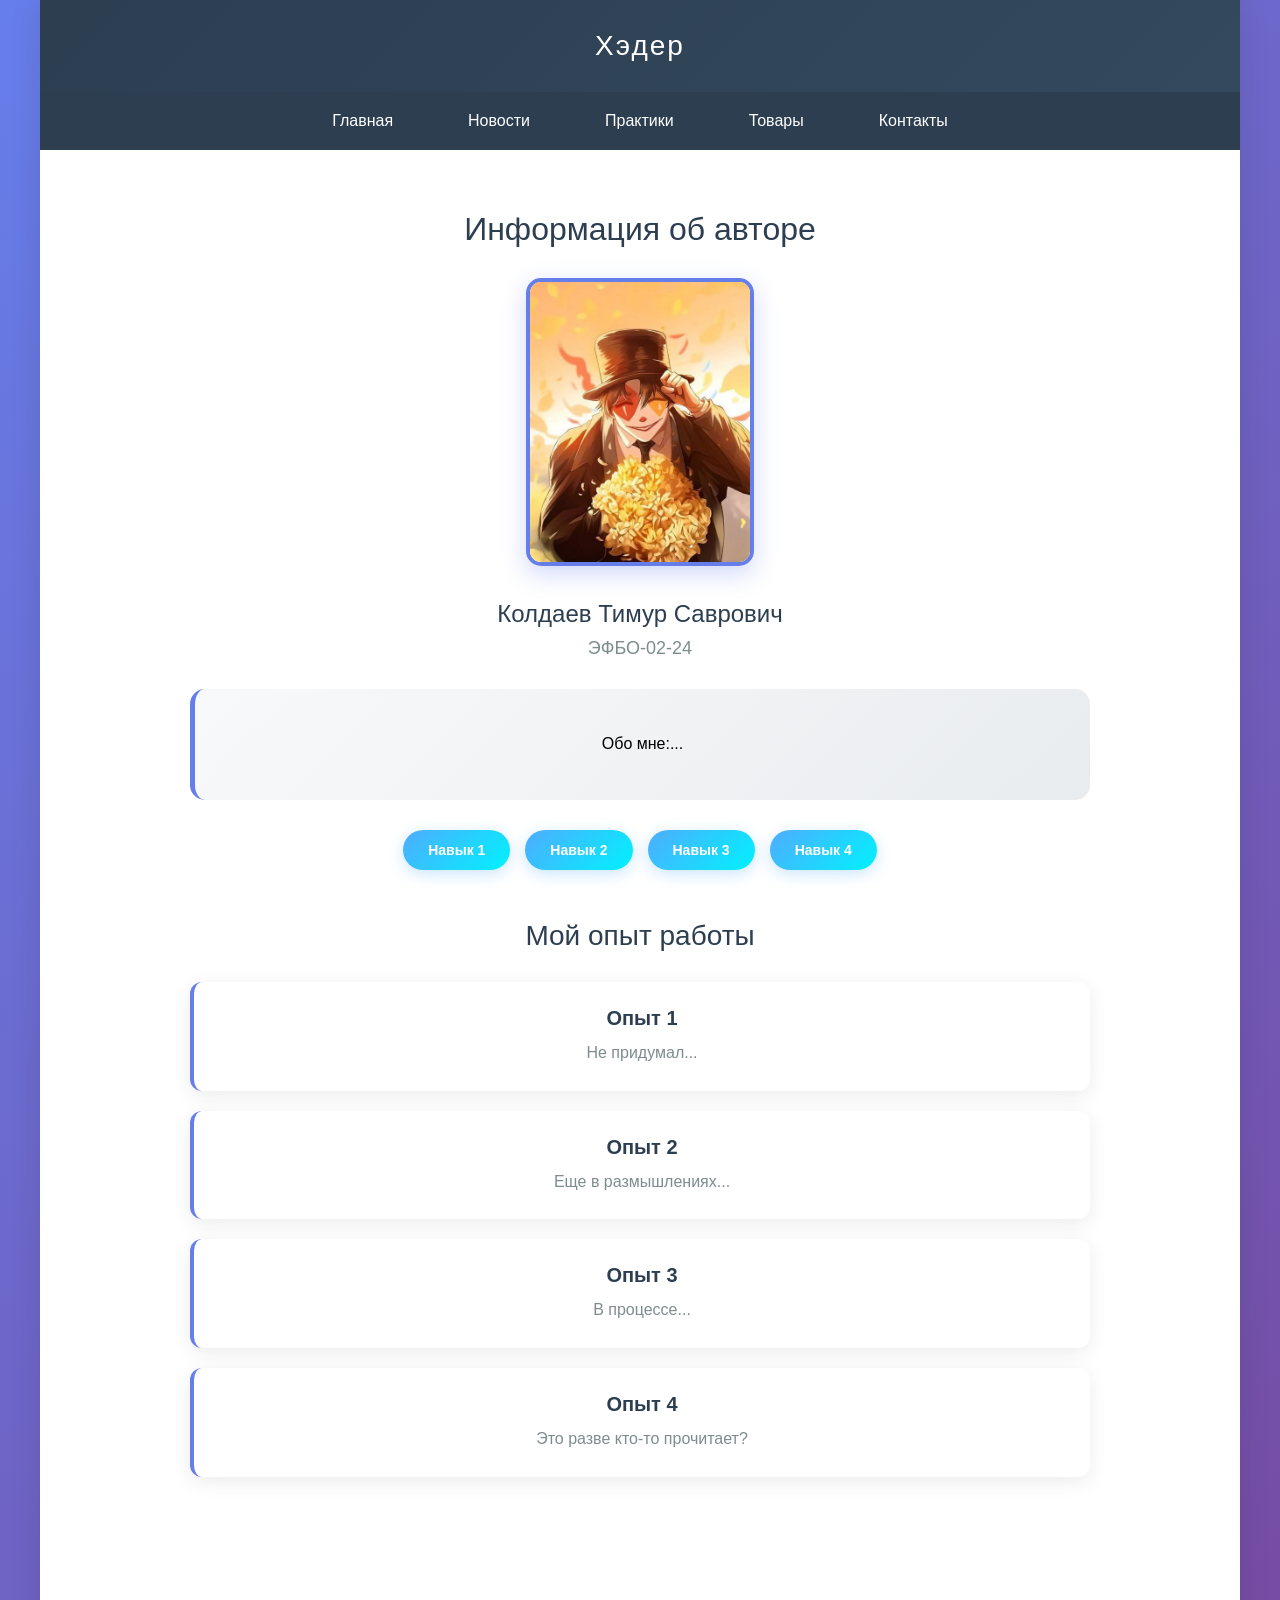
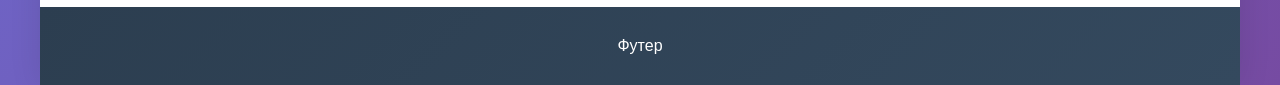
==== index.html @ 2816f115 "Создана основа сайта" ====
<!DOCTYPE html>
<html lang="ru">
    <head>
        <meta charset="UTF-8">
        <meta name="viewport" content="width=device-width, initial-scale=1.0">
        <title>Семестровая работа</title>
        <link rel="stylesheet" href="style/styles.css">
    </head>
    <body>
        <div class="page-container">
            <div class="header">Хэдер</div>
            <div class="nav">
                <ul class="nav-list">
                    <li class="nav-item"><a class="nav-link" href="index.html">Главная</a></li>
                    <li class="nav-item"><a class="nav-link" href="pages/news.html">Новости</a></li>
                    <li class="nav-item"><a class="nav-link" href="pages/practices.html">Практики</a></li>
                    <li class="nav-item"><a class="nav-link" href="pages/goods.html">Товары</a></li>
                    <li class="nav-item"><a class="nav-link" href="pages/contacts.html">Контакты</a></li>
                </ul>
            </div>
            <div class="content">
                <div class="profile-header">
                    <h1 class="profile-title">Информация об авторе</h1>
                    <img class="profile-photo" src="images/photo.png" alt="Фото автора">
                    <h2 class="profile-name">Колдаев Тимур Саврович</h2>
                    <p class="profile-group">ЭФБО-02-24</p>
                    <div class="about-me">
                        <p>Обо мне:...</p>
                    </div>
                    <div class="skills-container">
                        <div class="skill-tag">Навык 1</div>
                        <div class="skill-tag">Навык 2</div>
                        <div class="skill-tag">Навык 3</div>
                        <div class="skill-tag">Навык 4</div>
                    </div>
                    <div class="experience-section">
                        <h2 class="section-title">Мой опыт работы</h2>
                        <div class="experience-card">
                            <h3 class="experience-title">Опыт 1</h3>
                            <p class="experience-desc">Не придумал...</p>
                        </div>
                        <div class="experience-card">
                            <h3 class="experience-title">Опыт 2</h3>
                            <p class="experience-desc">Еще в размышлениях...</p>
                        </div>
                        <div class="experience-card">
                            <h3 class="experience-title">Опыт 3</h3>
                            <p class="experience-desc">В процессе...</p>
                        </div>
                        <div class="experience-card">
                            <h3 class="experience-title">Опыт 4</h3>
                            <p class="experience-desc">Это разве кто-то прочитает?</p>
                        </div>
                    </div>
                </div>
            </div>
            <div class="footer">Футер</div>
        </div>
    </body>
</html>
---- style/styles.css ----
body {
    font-family: 'Segoe UI', Tahoma, Geneva, Verdana, sans-serif; /* Современный
    шрифт для лучшей читаемости */
    margin: 0; /* Убираем стандартные отступы браузера */
    padding: 0; /* Убираем стандартные внутренние отступы */
    background: linear-gradient(135deg, #667eea 0%, #764ba2 100%); /* Красивый
    градиентный фон всей страницы */
    min-height: 100vh; /* Минимальная высота равна высоте окна браузера */
}
/* ===== КОНТЕЙНЕР СТРАНИЦЫ ===== */
.page-container {
    max-width: 1200px; /* Максимальная ширина контента */
    margin: 0 auto; /* Центрирование контейнера по горизонтали */
    background: white; /* Белый фон для основного содержимого */
    min-height: 100vh; /* Минимальная высота равна высоте окна браузера */
    box-shadow: 0 0 30px rgba(0,0,0,0.1); /* Легкая тень вокруг всего контента */
}
/* ===== ШАПКА ===== */
.header {
    background: linear-gradient(135deg, #2c3e50 0%, #34495e 100%); /* Темный градиентный фон */
    color: white; /* Белый цвет текста */
    text-align: center; /* Выравнивание текста по центру */
    padding: 30px; /* Внутренние отступы со всех сторон */
    font-size: 28px; /* Размер шрифта */
    font-weight: 300; /* Легкое начертание шрифта */
    letter-spacing: 2px; /* Расстояние между буквами */
}
/* ===== НАВИГАЦИЯ ===== */
.nav {
    background: #2c3e50; /* Темно-синий фон навигации */
    padding: 20px 0; /* Вертикальные отступы */
}
.nav-list {
    list-style: none; /* Убираем маркеры списка */
    margin: 0; /* Убираем внешние отступы */
    padding: 0; /* Убираем внутренние отступы */
    display: flex; /* Горизонтальное расположение элементов */
    justify-content: center; /* Выравнивание по центру */
    gap: 25px; /* Расстояние между элементами навигации */
}
.nav-item {
    margin: 0; /* Убираем отступы у пунктов меню */
}
.nav-link {
    color: white; /* Белый цвет текста ссылок */
    text-decoration: none; /* Убираем подчеркивание ссылок */
    padding: 12px 25px; /* Отступы внутри ссылок */
    border-radius: 25px; /* Скругленные углы (капсульная форма) */
    transition: all 0.3s ease; /* Плавные анимации при изменении */
    font-weight: 500; /* Средняя жирность шрифта */
}
.nav-link:hover {
    background: rgba(255,255,255,0.1); /* Полупрозрачный белый фон при наведении*/
    transform: translateY(-2px); /* Легкое поднятие элемента при наведении */
}
/* ===== ОСНОВНОЙ КОНТЕНТ ===== */
.content {
    padding: 40px; /* Внутренние отступы контента */
    max-width: 900px; /* Максимальная ширина контента */
    margin: 0 auto; /* Центрирование контента */
}
/* ===== ГЛАВНАЯ СТРАНИЦА ===== */
.profile-header {
    text-align: center; /* Выравнивание по центру */
    margin-bottom: 40px; /* Отступ снизу */
}
.profile-title {
    font-size: 32px; /* Размер шрифта заголовка */
    color: #2c3e50; /* Темно-синий цвет текста */
    margin-bottom: 10px; /* Отступ снизу */
    font-weight: 300; /* Легкое начертание шрифта */
}
.profile-photo {
    width: 220px; /* Фиксированная ширина фото */
    height: 280px; /* Фиксированная высота фото */
    border-radius: 15px; /* Скругленные углы фото */
    object-fit: cover; /* Обрезка фото для сохранения пропорций */
    margin: 20px auto; /* Центрирование и отступы */
    border: 4px solid #667eea; /* Синяя рамка вокруг фото */
    box-shadow: 0 8px 25px rgba(102, 126, 234, 0.3); /* Тень с синим оттенком */
}
.profile-name {
    font-size: 24px; /* Размер шрифта имени */
    color: #2c3e50; /* Темно-синий цвет текста */
    margin: 10px 0; /* Вертикальные отступы */
    font-weight: 500; /* Средняя жирность шрифта */
}
.profile-group {
    font-size: 18px; /* Размер шрифта группы */
    color: #7f8c8d; /* Серый цвет текста */
    margin: 5px 0; /* Вертикальные отступы */
}
.about-me {
    background: linear-gradient(135deg, #f8f9fa 0%, #e9ecef 100%); /* Светлый градиентный фон */
    padding: 25px; /* Внутренние отступы */
    border-radius: 15px; /* Скругленные углы */
    margin: 30px 0; /* Вертикальные отступы */
    border-left: 5px solid #667eea; /* Синяя полоса слева */
    font-size: 16px; /* Размер шрифта текста */
    line-height: 1.8; /* Межстрочный интервал */
}
/* ===== НАВЫКИ ===== */
.skills-container {
    display: flex; /* Горизонтальное расположение навыков */
    justify-content: center; /* Выравнивание по центру */
    flex-wrap: wrap; /* Перенос на новую строку при необходимости */
    gap: 15px; /* Расстояние между навыками */
    margin: 30px 0; /* Вертикальные отступы */
}
.skill-tag {
    background: linear-gradient(135deg, #4facfe 0%, #00f2fe 100%); /* Голубой
    градиентный фон */
    color: white; /* Белый цвет текста */
    padding: 12px 25px; /* Внутренние отступы */
    border-radius: 25px; /* Круглые углы (капсульная форма) */
    font-weight: 600; /* Жирный шрифт */
    font-size: 14px; /* Размер шрифта */
    box-shadow: 0 4px 15px rgba(79, 172, 254, 0.3); /* Тень с голубым оттенком */
    transition: all 0.3s ease; /* Плавные анимации при изменении */
}
.skill-tag:hover {
    transform: translateY(-3px); /* Поднятие элемента при наведении */
    box-shadow: 0 6px 20px rgba(79, 172, 254, 0.4); /* Увеличение тени при наведении */
}
/* ===== ОПЫТ РАБОТЫ ===== */
.experience-section {
    margin-top: 50px; /* Отступ сверху */
}
.section-title {
    font-size: 28px; /* Размер шрифта заголовка секции */
    color: #2c3e50; /* Темно-синий цвет текста */
    text-align: center; /* Выравнивание по центру */
    margin-bottom: 30px; /* Отступ снизу */
    font-weight: 300; /* Легкое начертание шрифта */
}
.experience-card {
    background: white; /* Белый фон карточки */
    padding: 25px; /* Внутренние отступы */
    margin: 20px 0; /* Вертикальные отступы */
    border-radius: 12px; /* Скругленные углы */
    box-shadow: 0 5px 20px rgba(0,0,0,0.08); /* Легкая тень */
    border-left: 4px solid #667eea; /* Синяя полоса слева */
    transition: transform 0.3s ease; /* Плавная анимация трансформации */
 }
.experience-card:hover {
    transform: translateX(5px); /* Сдвиг вправо при наведении */
}
.experience-title {
    font-size: 20px; /* Размер шрифта заголовка опыта */
    color: #2c3e50; /* Темно-синий цвет текста */
    margin: 0 0 10px 0; /* Отступ снизу */
    font-weight: 600; /* Жирный шрифт */
}
.experience-desc {
    color: #7f8c8d; /* Серый цвет текста */
    line-height: 1.6; /* Межстрочный интервал */
    margin: 0; /* Убираем отступы */
}
/* ===== ФУТЕР ===== */
.footer {
    background: linear-gradient(135deg, #2c3e50 0%, #34495e 100%); /* Темный
    градиентный фон */
    color: white; /* Белый цвет текста */
    text-align: center; /* Выравнивание по центру */
    padding: 30px; /* Внутренние отступы */
    margin-top: 50px; /* Отступ сверху */
}
/* ===== СТИЛИ ДЛЯ ТОВАРОВ ===== */
.goods {
    display: grid;
    grid-template-columns: repeat(auto-fit, minmax(250px, 1fr));
    gap: 30px;
    padding: 40px;
    max-width: 1200px;
    margin: 0 auto;
}
.good {
    background: white;
    border-radius: 15px;
    padding: 20px;
    text-align: center;
    box-shadow: 0 5px 20px rgba(0,0,0,0.1);
    transition: transform 0.3s ease, box-shadow 0.3s ease;
    border: 1px solid white;
}
.good:hover {
    transform: translateY(-5px);
    box-shadow: 0 10px 30px rgba(0,0,0,0.15);
}
.good img {
    width: 100%;
    height: 200px;
    object-fit: cover;
    border-radius: 10px;
    margin-bottom: 15px;
}
.good h3 {
    font-size: 20px;
    color: darkslategray;
    margin: 10px 0;
    font-weight: 600;
}
.good p {
    font-size: 18px;
    color: cornflowerblue;
    font-weight: bold;
    margin: 10px 0;
}
/* ===== СТИЛИ ДЛЯ БЛОКОВ НОВОСТЕЙ ===== */
.news-block {
    background: white;
    margin-bottom: 25px;
    border-radius: 8px;
    overflow: hidden;
    box-shadow: 0 2px 10px rgba(0,0,0,0.1);
    transition: all 0.3s ease;
}
.news-block:hover {
    box-shadow: 0 4px 15px rgba(0,0,0,0.15);
    transform: translateY(-2px);
}
.news-block .news-header {
    background: linear-gradient(135deg, #2c3e50 0%, #34495e 100%);
    color: white;
    padding: 20px;
    font-size: 20px;
    font-weight: 600;
    margin: 0;
}
.news-block .news-meta {
    padding: 15px 20px;
    background: #f8f9fa;
    color: #666;
    font-size: 14px;
    font-weight: 500;
    border-bottom: 1px solid #e9ecef;
    margin: 0;
}
.news-block .news-text {
    padding: 20px;
    color: #333;
    font-size: 16px;
    line-height: 1.5;
    margin: 0;
}
/* ===== СТИЛИ ДЛЯ КОНТАКТОВ ===== */
.contacts {
    max-width: 500px;
    margin: 50px auto;
    padding: 40px;
    background: white;
    border-radius: 8px;
    box-shadow: 0 2px 10px rgba(0, 0, 0, 0.1);
}
.contact-line {
    font-size: 18px;
    color: #2c3e50;
    margin-bottom: 25px;
    line-height: 1.5;
    padding: 10px 0;
    border-bottom: 1px solid #f1f3f4;
}
.contact-line:last-of-type {
    margin-bottom: 30px;
    border-bottom: none;
}
.call-button {
    display: block;
    background: linear-gradient(135deg,blue,0%,cyan 100%);
    color: white;
    text-decoration: none;
    padding: 12px 25px;
    font-size: 16px;
    font-weight: 500;
    border-radius: 4px;
    text-align: center;
    transition: all 0.2s ease;
    border: 1px solid black;
    margin-top: 20px;
}
.call-button:hover {
    background: linear-gradient(135deg,#5a6fd8 0%, white 100%);
    color: #2c3e50;
    text-decoration: none;
    transform: translateY(-1px);
    box-shadow: 0 2px 8px rgba(0, 0, 0, 0.15);
}
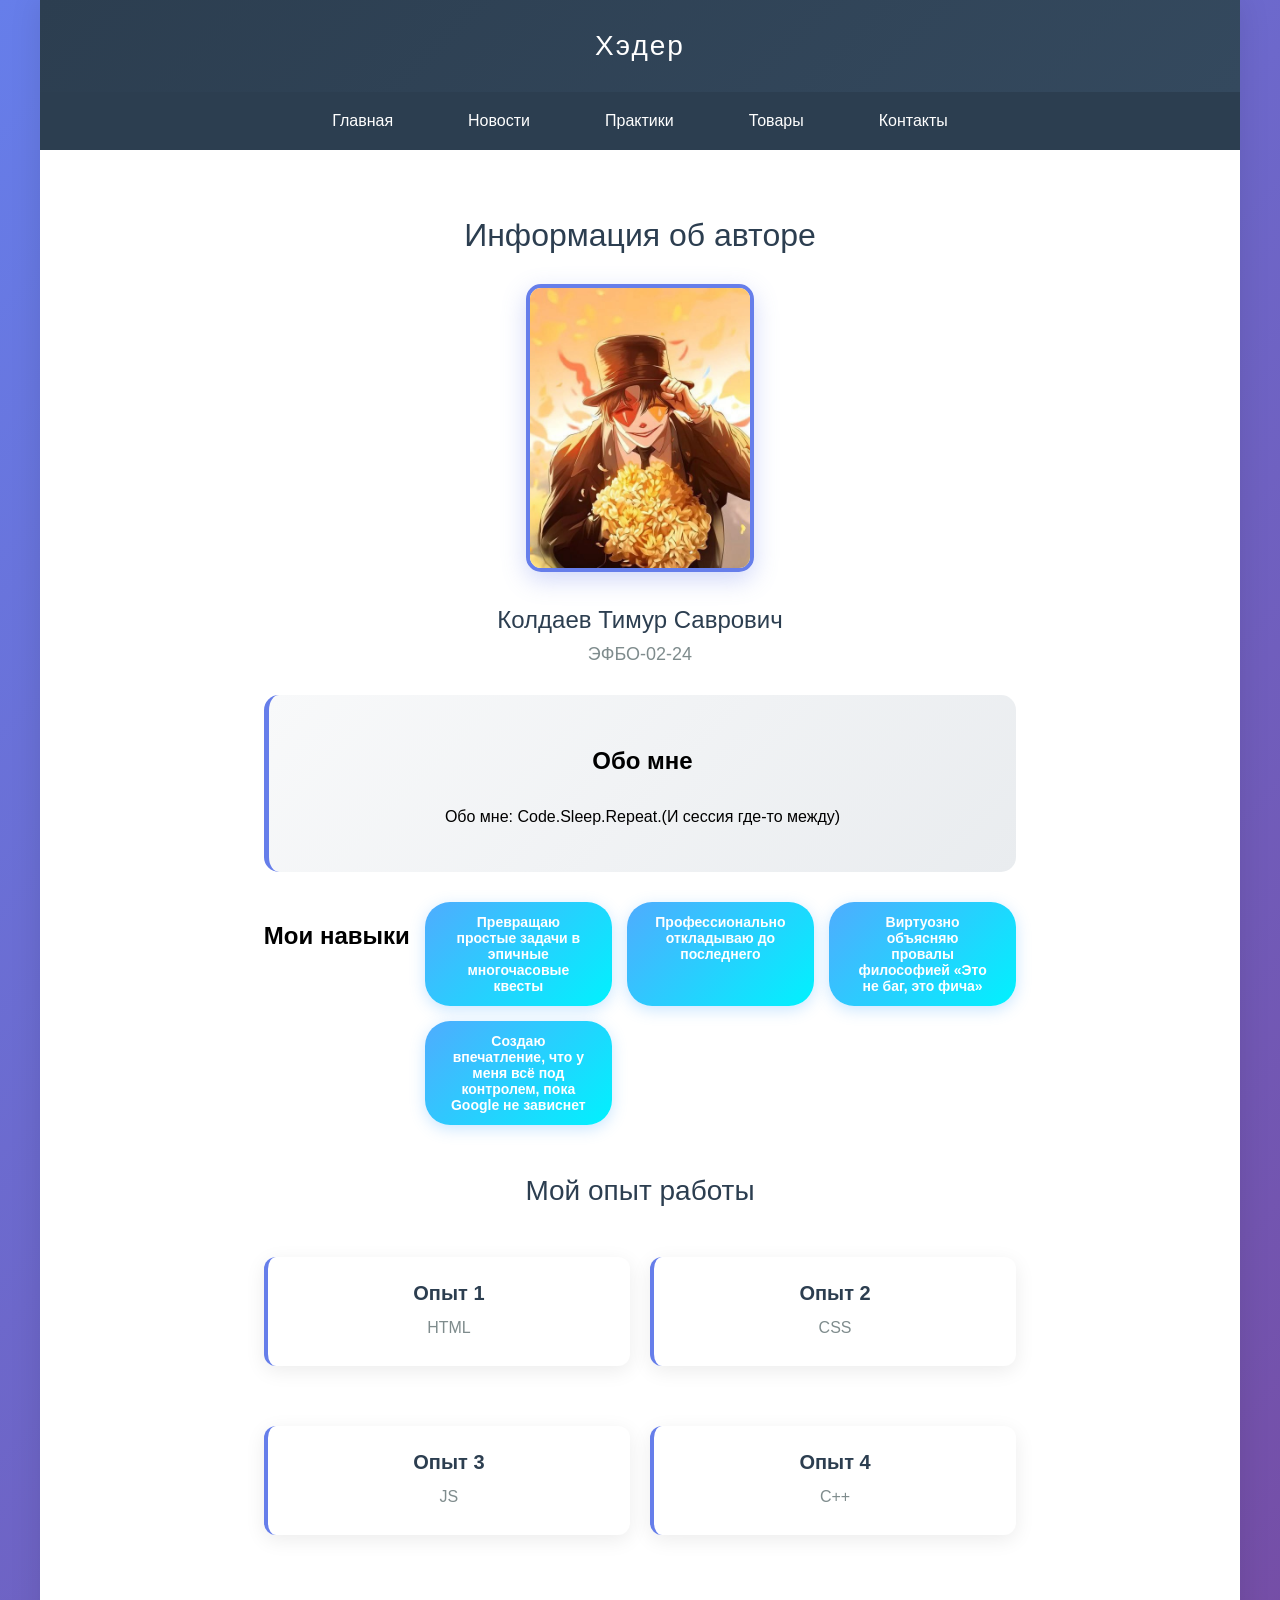
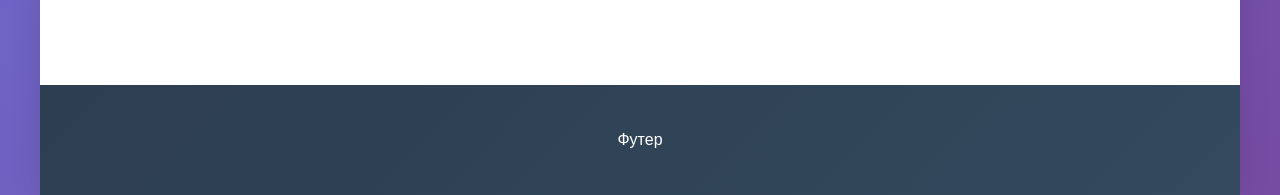
==== commit 2c71da52: "update1" ====
--- a/index.html
+++ b/index.html
@@ -8,53 +8,61 @@
     </head>
     <body>
         <div class="page-container">
-            <div class="header">Хэдер</div>
+            <header class="header">Хэдер</header>
             <div class="nav">
-                <ul class="nav-list">
+                <nav class="nav-list">
                     <li class="nav-item"><a class="nav-link" href="index.html">Главная</a></li>
                     <li class="nav-item"><a class="nav-link" href="pages/news.html">Новости</a></li>
                     <li class="nav-item"><a class="nav-link" href="pages/practices.html">Практики</a></li>
                     <li class="nav-item"><a class="nav-link" href="pages/goods.html">Товары</a></li>
                     <li class="nav-item"><a class="nav-link" href="pages/contacts.html">Контакты</a></li>
-                </ul>
+                </nav>
             </div>
-            <div class="content">
-                <div class="profile-header">
+            <main class="content">
+                <article class="profile-header">
                     <h1 class="profile-title">Информация об авторе</h1>
                     <img class="profile-photo" src="images/photo.png" alt="Фото автора">
                     <h2 class="profile-name">Колдаев Тимур Саврович</h2>
                     <p class="profile-group">ЭФБО-02-24</p>
-                    <div class="about-me">
-                        <p>Обо мне:...</p>
-                    </div>
-                    <div class="skills-container">
-                        <div class="skill-tag">Навык 1</div>
-                        <div class="skill-tag">Навык 2</div>
-                        <div class="skill-tag">Навык 3</div>
-                        <div class="skill-tag">Навык 4</div>
-                    </div>
-                    <div class="experience-section">
+                    <section class="about-me">
+                        <h2>Обо мне</h2>
+                        <p>Обо мне: Code.Sleep.Repeat.(И сессия где-то между)</p>
+                    </section>
+                    <section class="skills-container">
+                        <h2>Мои навыки</h2> 
+                        <div class="skills-grid">
+                            <div class="skill-tag"> Превращаю простые задачи в эпичные многочасовые квесты</div>
+                            <div class="skill-tag">Профессионально откладываю до последнего</div>
+                            <div class="skill-tag">Виртуозно объясняю провалы философией «Это не баг, это фича»</div>
+                            <div class="skill-tag">Создаю впечатление, что у меня всё под контролем, пока Google не зависнет</div>
+                        </div>
+                    </section>
+                    <section class="experience-section">
                         <h2 class="section-title">Мой опыт работы</h2>
-                        <div class="experience-card">
-                            <h3 class="experience-title">Опыт 1</h3>
-                            <p class="experience-desc">Не придумал...</p>
+                        <div class="experience-grid">
+                            <article class="experience-card">
+                                <h3 class="experience-title">Опыт 1</h3>
+                                <p class="experience-desc">HTML</p>
+                            </article>
+                            <article class="experience-card">
+                                <h3 class="experience-title">Опыт 2</h3>
+                                <p class="experience-desc">CSS</p>
+                            </article>
+                            <article class="experience-card">
+                                <h3 class="experience-title">Опыт 3</h3>
+                                <p class="experience-desc">JS</p>
+                            </article>
+                            <article class="experience-card">
+                                <h3 class="experience-title">Опыт 4</h3>
+                                <p class="experience-desc">C++</p>
+                            </article>
                         </div>
-                        <div class="experience-card">
-                            <h3 class="experience-title">Опыт 2</h3>
-                            <p class="experience-desc">Еще в размышлениях...</p>
-                        </div>
-                        <div class="experience-card">
-                            <h3 class="experience-title">Опыт 3</h3>
-                            <p class="experience-desc">В процессе...</p>
-                        </div>
-                        <div class="experience-card">
-                            <h3 class="experience-title">Опыт 4</h3>
-                            <p class="experience-desc">Это разве кто-то прочитает?</p>
-                        </div>
-                    </div>
-                </div>
-            </div>
-            <div class="footer">Футер</div>
+                    </section>
+                </article>
+            </main>
+            <footer class="footer">
+                <p>Футер</p>
+            </footer>
         </div>
     </body>
 </html>
--- a/style/styles.css
+++ b/style/styles.css
@@ -14,6 +14,13 @@
     background: white; /* Белый фон для основного содержимого */
     min-height: 100vh; /* Минимальная высота равна высоте окна браузера */
     box-shadow: 0 0 30px rgba(0,0,0,0.1); /* Легкая тень вокруг всего контента */
+    display: grid;
+    grid-template-rows: auto auto 1fr auto;
+    grid-template-areas: 
+        "header"
+        "nav"
+        "main"
+        "footer";
 }
 /* ===== ШАПКА ===== */
 .header {
@@ -24,11 +31,13 @@
     font-size: 28px; /* Размер шрифта */
     font-weight: 300; /* Легкое начертание шрифта */
     letter-spacing: 2px; /* Расстояние между буквами */
+    grid-area: header;
 }
 /* ===== НАВИГАЦИЯ ===== */
 .nav {
     background: #2c3e50; /* Темно-синий фон навигации */
     padding: 20px 0; /* Вертикальные отступы */
+    grid-area: nav;
 }
 .nav-list {
     list-style: none; /* Убираем маркеры списка */
@@ -54,10 +63,11 @@
     transform: translateY(-2px); /* Легкое поднятие элемента при наведении */
 }
 /* ===== ОСНОВНОЙ КОНТЕНТ ===== */
-.content {
+main.content {
     padding: 40px; /* Внутренние отступы контента */
     max-width: 900px; /* Максимальная ширина контента */
     margin: 0 auto; /* Центрирование контента */
+    grid-area: main;
 }
 /* ===== ГЛАВНАЯ СТРАНИЦА ===== */
 .profile-header {
@@ -106,6 +116,12 @@
     flex-wrap: wrap; /* Перенос на новую строку при необходимости */
     gap: 15px; /* Расстояние между навыками */
     margin: 30px 0; /* Вертикальные отступы */
+}
+.skills-grid{
+    display: grid;
+    grid-template-columns: repeat(auto-fit, minmax(150px, 1fr));
+    gap: 15px;
+    margin: 20;
 }
 .skill-tag {
     background: linear-gradient(135deg, #4facfe 0%, #00f2fe 100%); /* Голубой
@@ -132,6 +148,11 @@
     text-align: center; /* Выравнивание по центру */
     margin-bottom: 30px; /* Отступ снизу */
     font-weight: 300; /* Легкое начертание шрифта */
+}
+.experience-grid{
+    display: grid;
+    grid-template-columns: repeat(auto-fit,minmax(300px, 1fr));
+    gap: 20px;
 }
 .experience-card {
     background: white; /* Белый фон карточки */
@@ -166,6 +187,12 @@
     margin-top: 50px; /* Отступ сверху */
 }
 /* ===== СТИЛИ ДЛЯ ТОВАРОВ ===== */
+.goods-grid{
+    display: grid;
+    grid-template-columns: repeat(auto-fit, minmax(280px, 1fr));
+    gap: 30px;
+    margin-top: 3;
+}
 .goods {
     display: grid;
     grid-template-columns: repeat(auto-fit, minmax(250px, 1fr));
@@ -284,4 +311,19 @@
     text-decoration: none;
     transform: translateY(-1px);
     box-shadow: 0 2px 8px rgba(0, 0, 0, 0.15);
+}
+@media(max-width: 768px){
+    .nav-list{
+        flex-direction: column;
+        gap: 10px;
+    }
+    .skills-grid{
+        grid-template-columns: 1fr;
+    }
+    .experience-grid{
+        grid-template-columns: 1fr;
+    }
+    main.content{
+        padding: 20px;
+    }
 }
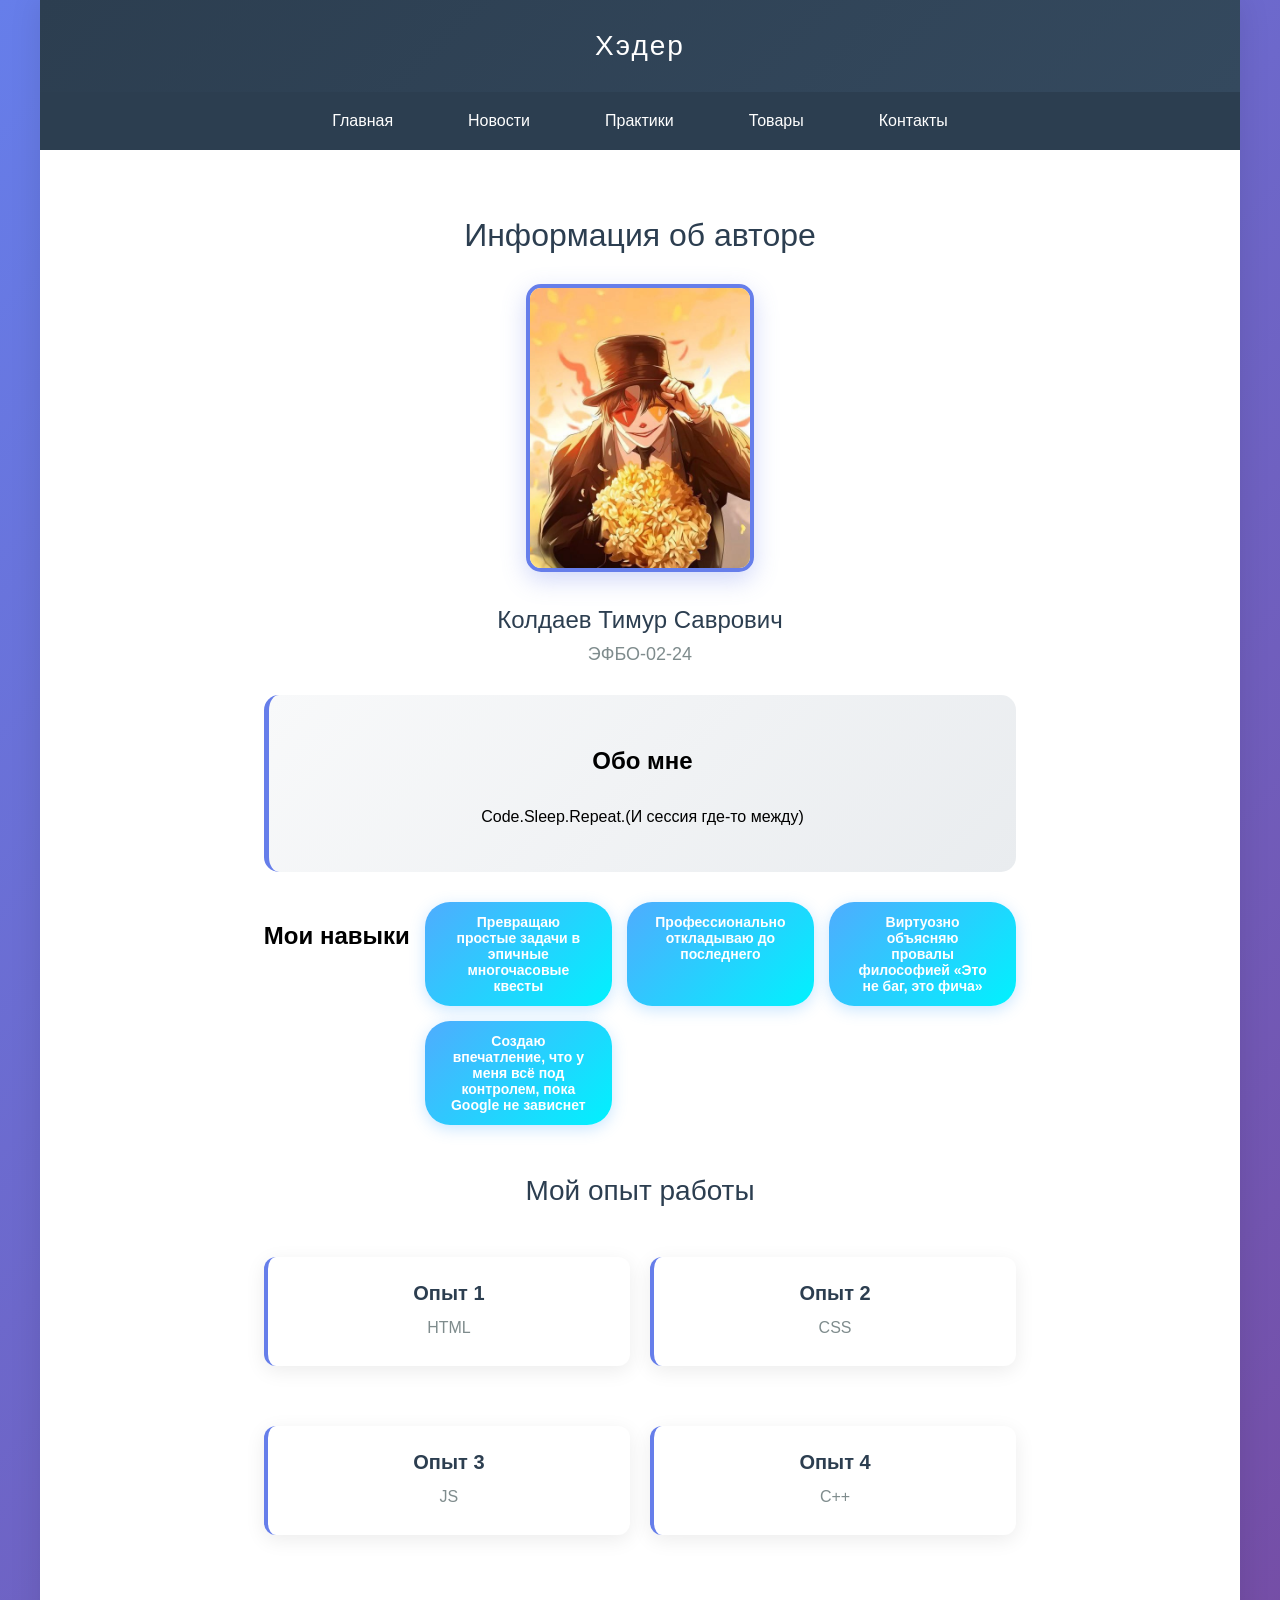
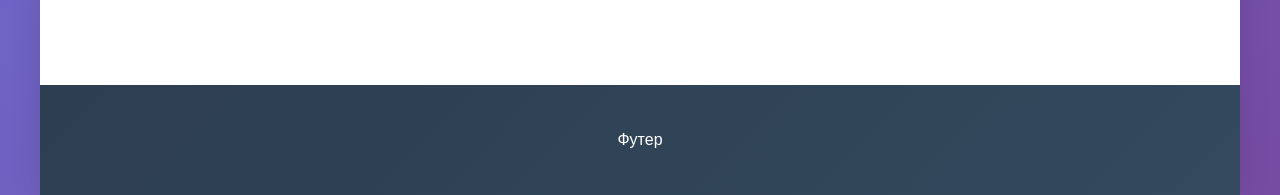
==== commit d808014d: "update2" ====
--- a/index.html
+++ b/index.html
@@ -26,7 +26,7 @@
                     <p class="profile-group">ЭФБО-02-24</p>
                     <section class="about-me">
                         <h2>Обо мне</h2>
-                        <p>Обо мне: Code.Sleep.Repeat.(И сессия где-то между)</p>
+                        <p>Code.Sleep.Repeat.(И сессия где-то между)</p>
                     </section>
                     <section class="skills-container">
                         <h2>Мои навыки</h2> 
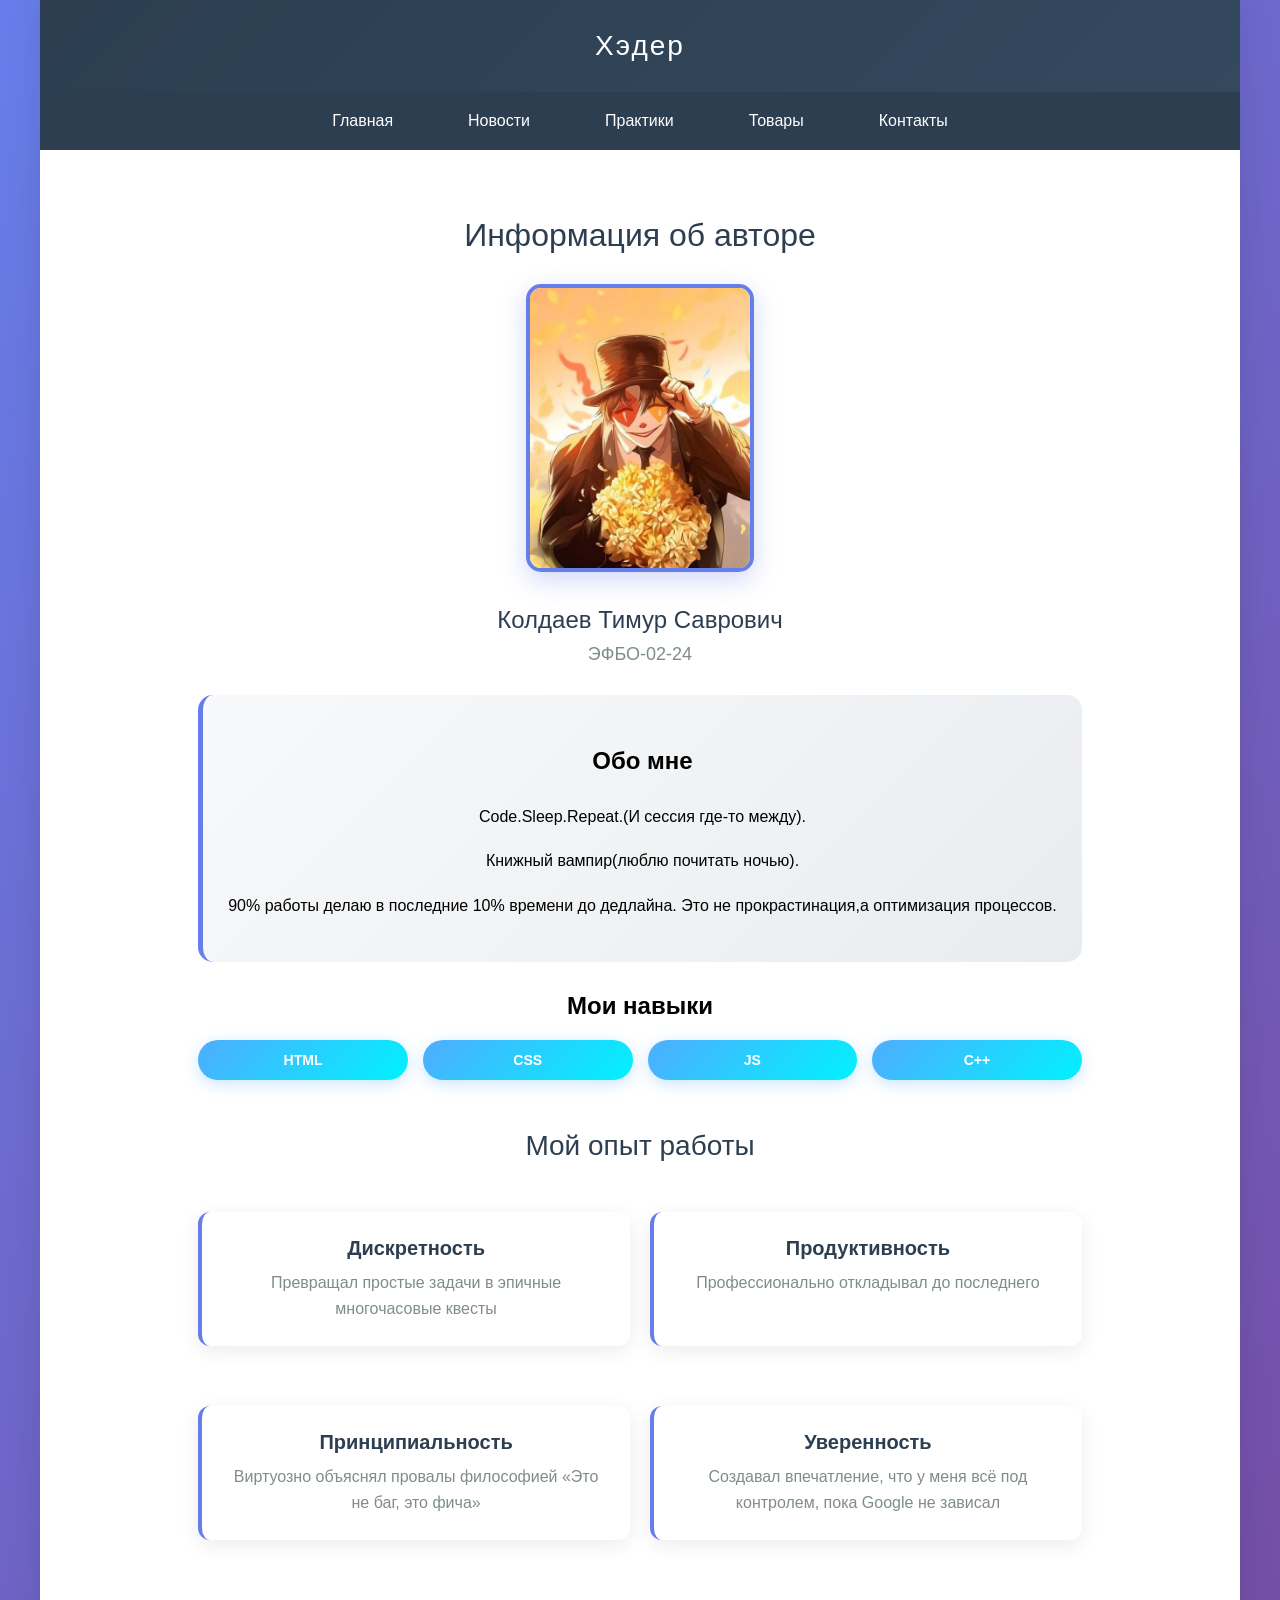
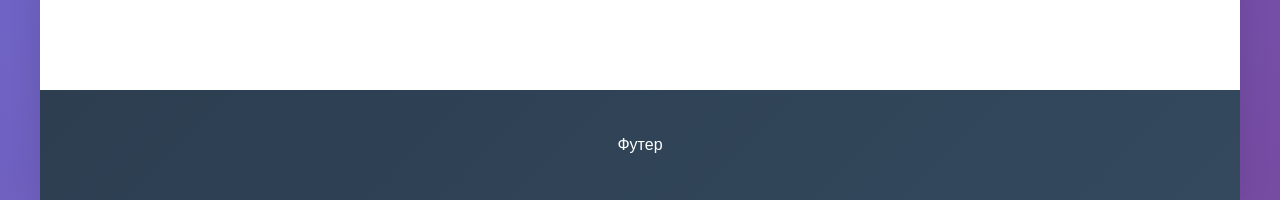
==== commit 245be0fa: "update3" ====
--- a/index.html
+++ b/index.html
@@ -26,35 +26,37 @@
                     <p class="profile-group">ЭФБО-02-24</p>
                     <section class="about-me">
                         <h2>Обо мне</h2>
-                        <p>Code.Sleep.Repeat.(И сессия где-то между)</p>
+                        <p>Code.Sleep.Repeat.(И сессия где-то между).</p>
+                        <p>Книжный вампир(люблю почитать ночью).</p>
+                        <p>90% работы делаю в последние 10% времени до дедлайна. Это не прокрастинация,а оптимизация процессов.</p>
                     </section>
                     <section class="skills-container">
                         <h2>Мои навыки</h2> 
                         <div class="skills-grid">
-                            <div class="skill-tag"> Превращаю простые задачи в эпичные многочасовые квесты</div>
-                            <div class="skill-tag">Профессионально откладываю до последнего</div>
-                            <div class="skill-tag">Виртуозно объясняю провалы философией «Это не баг, это фича»</div>
-                            <div class="skill-tag">Создаю впечатление, что у меня всё под контролем, пока Google не зависнет</div>
+                            <div class="skill-tag">HTML</div>
+                            <div class="skill-tag">CSS</div>
+                            <div class="skill-tag">JS</div>
+                            <div class="skill-tag">C++</div>
                         </div>
                     </section>
                     <section class="experience-section">
                         <h2 class="section-title">Мой опыт работы</h2>
                         <div class="experience-grid">
                             <article class="experience-card">
-                                <h3 class="experience-title">Опыт 1</h3>
-                                <p class="experience-desc">HTML</p>
+                                <h3 class="experience-title">Дискретность</h3>
+                                <p class="experience-desc">Превращал простые задачи в эпичные многочасовые квесты</p>
                             </article>
                             <article class="experience-card">
-                                <h3 class="experience-title">Опыт 2</h3>
-                                <p class="experience-desc">CSS</p>
+                                <h3 class="experience-title">Продуктивность</h3>
+                                <p class="experience-desc">Профессионально откладывал до последнего</p>
                             </article>
                             <article class="experience-card">
-                                <h3 class="experience-title">Опыт 3</h3>
-                                <p class="experience-desc">JS</p>
+                                <h3 class="experience-title">Принципиальность</h3>
+                                <p class="experience-desc">Виртуозно объяснял провалы философией «Это не баг, это фича»</p>
                             </article>
                             <article class="experience-card">
-                                <h3 class="experience-title">Опыт 4</h3>
-                                <p class="experience-desc">C++</p>
+                                <h3 class="experience-title">Уверенность</h3>
+                                <p class="experience-desc">Создавал впечатление, что у меня всё под контролем, пока Google не зависал</p>
                             </article>
                         </div>
                     </section>
--- a/style/styles.css
+++ b/style/styles.css
@@ -63,7 +63,7 @@
     transform: translateY(-2px); /* Легкое поднятие элемента при наведении */
 }
 /* ===== ОСНОВНОЙ КОНТЕНТ ===== */
-main.content {
+    main.content {
     padding: 40px; /* Внутренние отступы контента */
     max-width: 900px; /* Максимальная ширина контента */
     margin: 0 auto; /* Центрирование контента */
@@ -111,7 +111,6 @@
 }
 /* ===== НАВЫКИ ===== */
 .skills-container {
-    display: flex; /* Горизонтальное расположение навыков */
     justify-content: center; /* Выравнивание по центру */
     flex-wrap: wrap; /* Перенос на новую строку при необходимости */
     gap: 15px; /* Расстояние между навыками */
@@ -121,7 +120,7 @@
     display: grid;
     grid-template-columns: repeat(auto-fit, minmax(150px, 1fr));
     gap: 15px;
-    margin: 20;
+    margin: 20px 0;
 }
 .skill-tag {
     background: linear-gradient(135deg, #4facfe 0%, #00f2fe 100%); /* Голубой
@@ -235,10 +234,12 @@
 }
 /* ===== СТИЛИ ДЛЯ БЛОКОВ НОВОСТЕЙ ===== */
 .news-block {
+    padding: 40px 20px;
     background: white;
     margin-bottom: 25px;
     border-radius: 8px;
     overflow: hidden;
+    border-radius: 12px;
     box-shadow: 0 2px 10px rgba(0,0,0,0.1);
     transition: all 0.3s ease;
 }
@@ -252,6 +253,7 @@
     padding: 20px;
     font-size: 20px;
     font-weight: 600;
+    border-radius: 12px 12px 0 0;
     margin: 0;
 }
 .news-block .news-meta {
@@ -269,6 +271,7 @@
     font-size: 16px;
     line-height: 1.5;
     margin: 0;
+    border-radius: 0 0 12px 12px;
 }
 /* ===== СТИЛИ ДЛЯ КОНТАКТОВ ===== */
 .contacts {
@@ -299,11 +302,14 @@
     padding: 12px 25px;
     font-size: 16px;
     font-weight: 500;
-    border-radius: 4px;
+    border-radius: 6px;
     text-align: center;
     transition: all 0.2s ease;
     border: 1px solid black;
     margin-top: 20px;
+    margin-left: auto;
+    margin-right: auto;
+    width: fit-content;
 }
 .call-button:hover {
     background: linear-gradient(135deg,#5a6fd8 0%, white 100%);
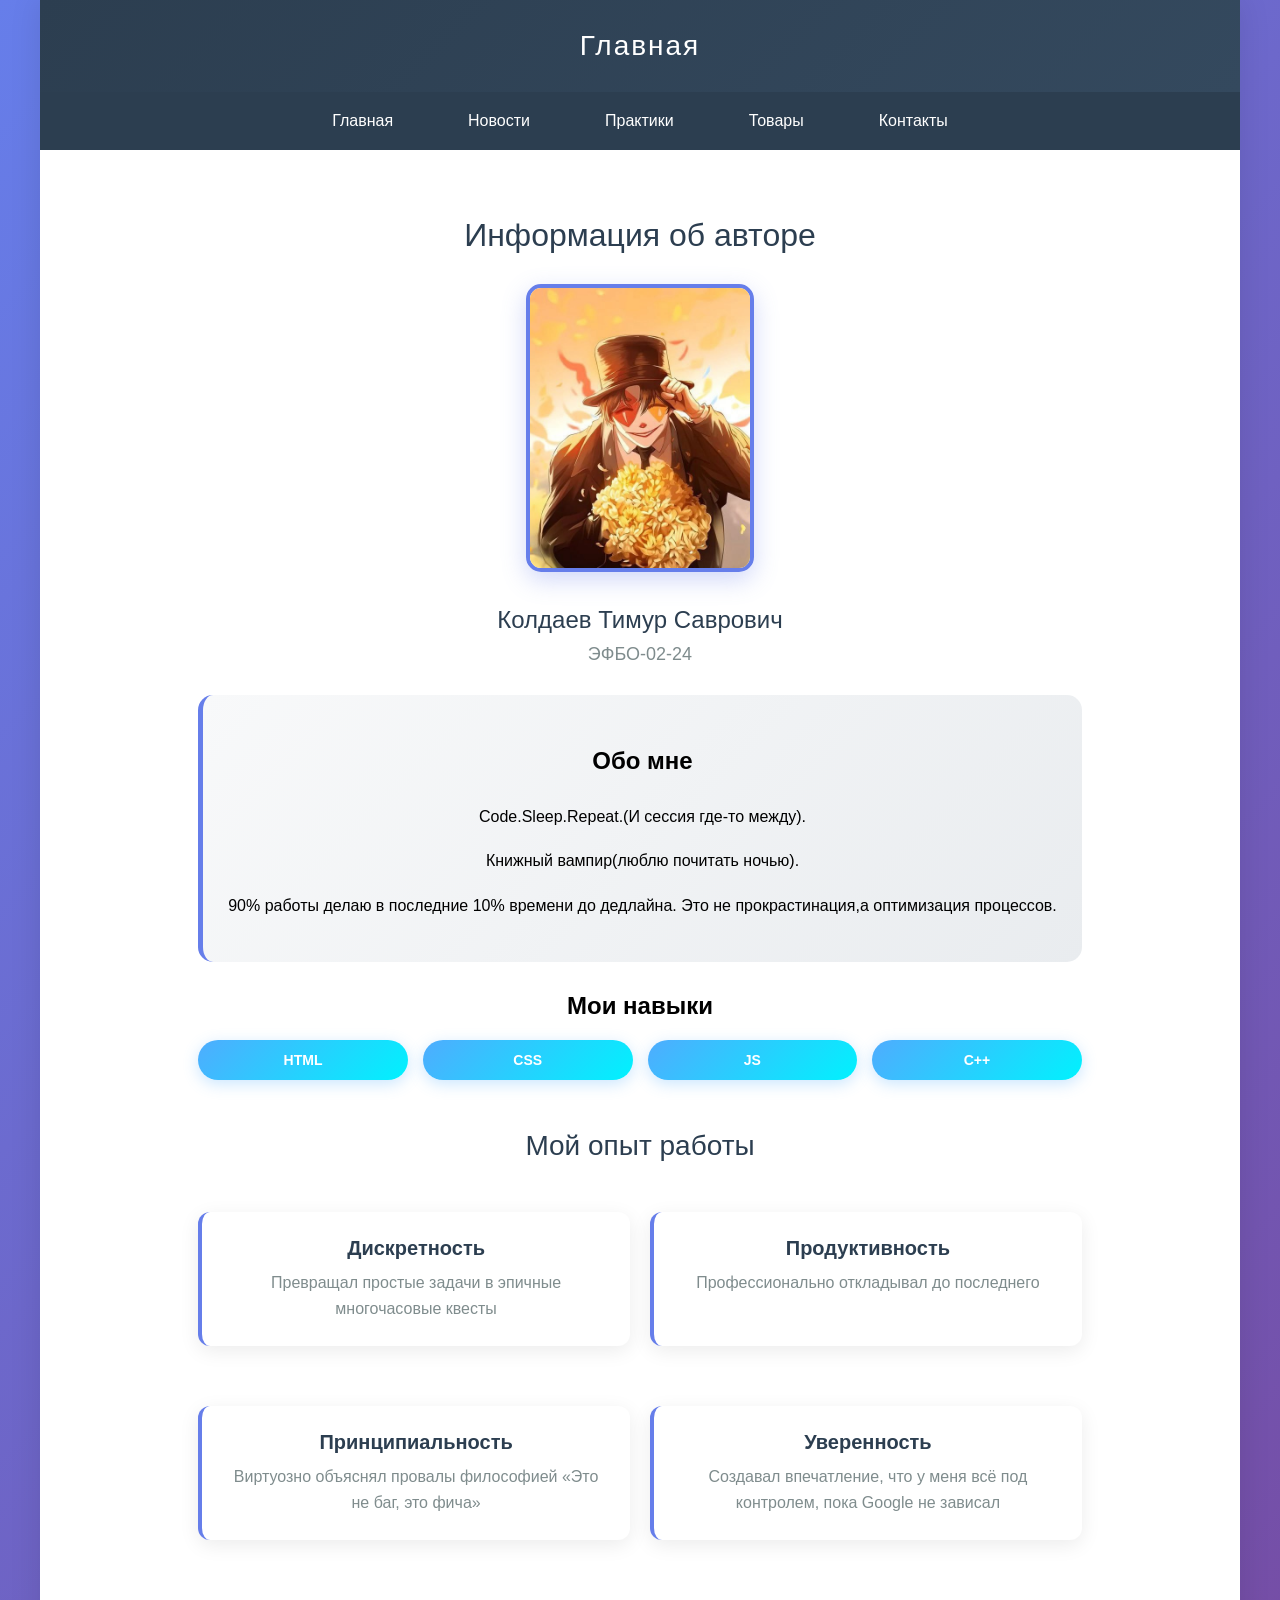
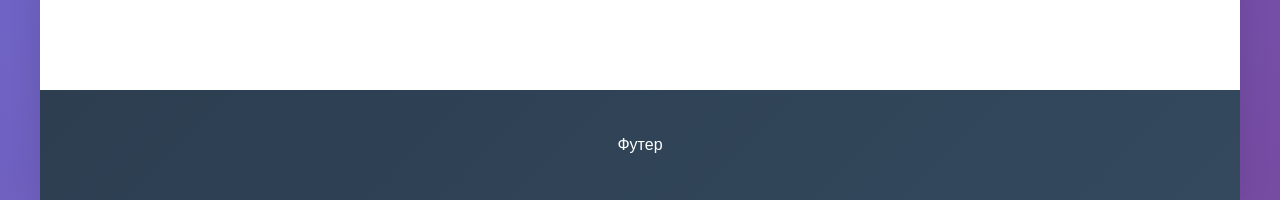
==== commit 74d38f74: "Добавлена адаптивность" ====
--- a/index.html
+++ b/index.html
@@ -8,7 +8,7 @@
     </head>
     <body>
         <div class="page-container">
-            <header class="header">Хэдер</header>
+            <header class="header">Главная</header>
             <div class="nav">
                 <nav class="nav-list">
                     <li class="nav-item"><a class="nav-link" href="index.html">Главная</a></li>
--- a/style/styles.css
+++ b/style/styles.css
@@ -188,18 +188,21 @@
 /* ===== СТИЛИ ДЛЯ ТОВАРОВ ===== */
 .goods-grid{
     display: grid;
-    grid-template-columns: repeat(auto-fit, minmax(280px, 1fr));
+    grid-template-columns: repeat(auto-fit, minmax(250px, 1fr));
     gap: 30px;
-    margin-top: 3;
-}
-.goods {
+    margin-top: 30px;
+    padding: 40px;
+    max-width: 1200px;
+    margin: 0 auto;
+}
+/* .goods {
     display: grid;
     grid-template-columns: repeat(auto-fit, minmax(250px, 1fr));
     gap: 30px;
     padding: 40px;
     max-width: 1200px;
     margin: 0 auto;
-}
+} */
 .good {
     background: white;
     border-radius: 15px;
@@ -237,7 +240,6 @@
     padding: 40px 20px;
     background: white;
     margin-bottom: 25px;
-    border-radius: 8px;
     overflow: hidden;
     border-radius: 12px;
     box-shadow: 0 2px 10px rgba(0,0,0,0.1);
@@ -332,4 +334,49 @@
     main.content{
         padding: 20px;
     }
+    .profile-photo{
+        width: 180px;
+        height: 230px;
+    }
+    .goods-grid{
+        grid-template-columns: 1fr;
+        gap: 15px;
+        padding:15px;
+        margin: 0 10px;
+    }
+    .good{
+        min-width: 0;
+    }
+    .news-block{
+        margin: 0 20px 20px 20px;
+        padding: 20px 15px;
+    }
+    .news-block .news-header{
+        font-size: 18px;
+        padding: 15px;
+    }
+    .news-block .news-meta{
+        padding: 12px 15px;
+        font-size: 13px;
+    }
+    .news-block .news-text{
+        padding: 15px;
+        font-size: 15px;
+    }
+    .contacts{
+        margin:30px auto;
+        padding: 30px;
+        max-width: 90%;
+    }
+    .contact-line{
+        font-size: 16px;
+        margin-bottom: 20px;
+        padding: 8px 0;
+    }
+    .call-button{
+        width: 100%;
+        max-width: 250px;
+        font-size: 15px;
+        padding: 10px 20px;
+    }
 }
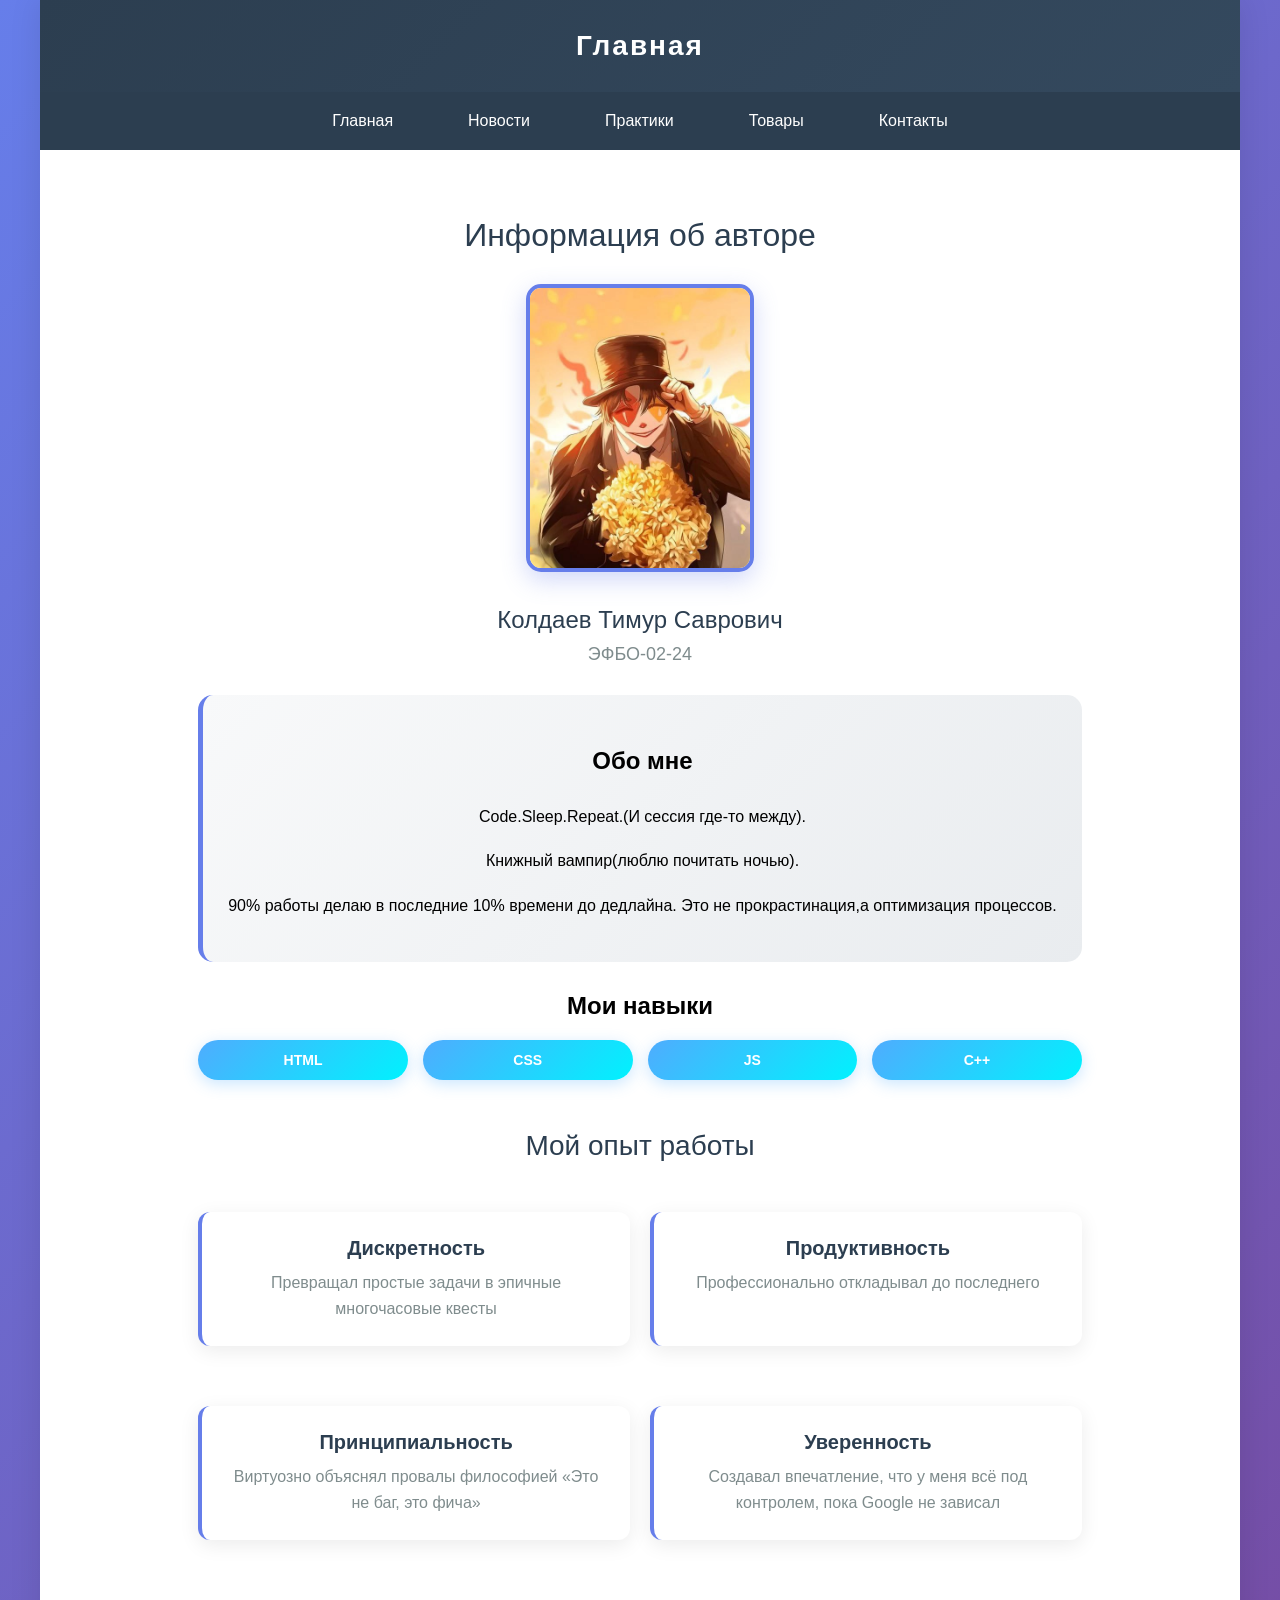
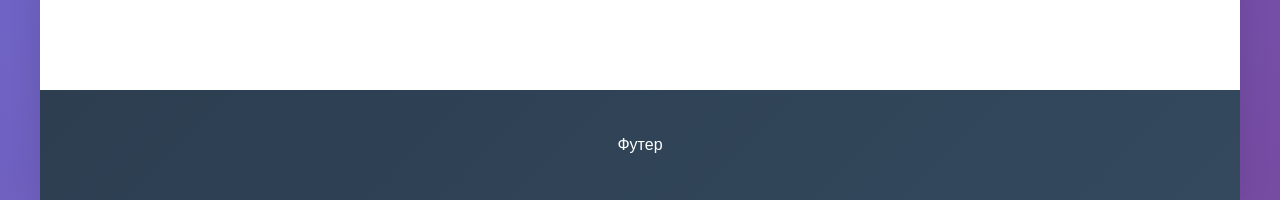
==== commit d8f4ada2: "dialog1" ====
--- a/index.html
+++ b/index.html
@@ -9,15 +9,15 @@
     <body>
         <div class="page-container">
             <header class="header">Главная</header>
-            <div class="nav">
-                <nav class="nav-list">
+            <nav class="nav">
+                <ul class="nav-list">
                     <li class="nav-item"><a class="nav-link" href="index.html">Главная</a></li>
                     <li class="nav-item"><a class="nav-link" href="pages/news.html">Новости</a></li>
                     <li class="nav-item"><a class="nav-link" href="pages/practices.html">Практики</a></li>
                     <li class="nav-item"><a class="nav-link" href="pages/goods.html">Товары</a></li>
                     <li class="nav-item"><a class="nav-link" href="pages/contacts.html">Контакты</a></li>
-                </nav>
-            </div>
+                </ul>
+            </nav>
             <main class="content">
                 <article class="profile-header">
                     <h1 class="profile-title">Информация об авторе</h1>
--- a/style/styles.css
+++ b/style/styles.css
@@ -29,7 +29,7 @@
     text-align: center; /* Выравнивание текста по центру */
     padding: 30px; /* Внутренние отступы со всех сторон */
     font-size: 28px; /* Размер шрифта */
-    font-weight: 300; /* Легкое начертание шрифта */
+    font-weight: 600; /* Начертание шрифта */
     letter-spacing: 2px; /* Расстояние между буквами */
     grid-area: header;
 }
@@ -79,6 +79,7 @@
     color: #2c3e50; /* Темно-синий цвет текста */
     margin-bottom: 10px; /* Отступ снизу */
     font-weight: 300; /* Легкое начертание шрифта */
+    text-align: center;
 }
 .profile-photo {
     width: 220px; /* Фиксированная ширина фото */
@@ -276,25 +277,65 @@
     border-radius: 0 0 12px 12px;
 }
 /* ===== СТИЛИ ДЛЯ КОНТАКТОВ ===== */
-.contacts {
-    max-width: 500px;
-    margin: 50px auto;
-    padding: 40px;
-    background: white;
-    border-radius: 8px;
-    box-shadow: 0 2px 10px rgba(0, 0, 0, 0.1);
-}
-.contact-line {
+.contacts-container {
+    text-align: center;
+}
+.contact-info {
+    background: linear-gradient(135deg, #f8f9fa 0%, #e9ecef 100%);
+    padding: 25px;
+    margin: 20px 0;
+    border-radius: 15px;
     font-size: 18px;
     color: #2c3e50;
-    margin-bottom: 25px;
-    line-height: 1.5;
-    padding: 10px 0;
-    border-bottom: 1px solid #f1f3f4;
-}
-.contact-line:last-of-type {
-    margin-bottom: 30px;
-    border-bottom: none;
+}
+.contact-button {
+    background: linear-gradient(135deg, #667eea 0%, #764ba2 100%);
+    color: white;
+    border: none;
+    padding: 15px 40px;
+    font-size: 16px;
+    border-radius: 30px;
+    cursor: pointer;
+    margin-top: 20px;
+    font-weight: 600;
+    transition: all 0.3s ease;
+}
+.contact-info h3{
+    color: #2c3e50;
+    margin-top: 0;
+    font-weight: 600;
+}
+.contact-grid{
+    display: grid;
+    grid-template-columns: repeat(auto-fit,minmax(250px, 1fr));
+    gap: 20px;
+    margin: 30px 0;
+}
+.contact-item {
+    background: white;
+    padding: 25px;
+    border-radius: 12px;
+    box-shadow: 0 5px 20px rgba(0,0,0,0.08);
+    border-left: 4px solid #667eea;
+    transition: transform 0.3s ease;
+}
+.contact-item:hover {
+    transform: translateY(-3px);
+    box-shadow: 0 8px 25px rgba(0,0,0,0.12);
+}
+.contact-item h3 {
+    color: #2c3e50;
+    margin-top: 0;
+    font-weight: 600;
+}
+.contact-item p {
+    color: #7f8c8d;
+    margin-bottom: 0;
+    font-size: 16px;
+}
+.contact-button:hover {
+    transform: translateY(-2px);
+    box-shadow: 0 8px 25px rgba(102, 126, 234, 0.4);
 }
 .call-button {
     display: block;
@@ -320,6 +361,115 @@
     transform: translateY(-1px);
     box-shadow: 0 2px 8px rgba(0, 0, 0, 0.15);
 }
+dialog::backdrop{
+    background: rgba(0,0,0,0.6);
+    animation: fadeIn 0.3s ease;
+}
+dialog{
+    border: none;
+    border-radius: 12px;
+    padding: 0;
+    box-shadow: 0 10px 30px rgba(0, 0, 0, 0.3);
+    animation: slideIn 0.3s ease;
+    max-width: 500px;
+    width: 90vw;
+    max-height: 90vw;
+    overflow-y: auto;
+}
+.modal-header{
+    background: linear-gradient(135deg,#2c3e50 0%,#34495e 100%);
+    color: white;
+    padding: 1.5rem;
+    border-radius: 12px 12px 0 0;
+    margin: 0;
+}
+.modal-header h2{
+    margin: 0;
+    color: white;
+    font-size: 1.5rem;
+}
+.modal-content{
+    padding: 1.5rem;
+}
+.form-group{
+    padding: 1rem;
+    margin-bottom: 0.5rem;
+}
+.form-group label{
+    display: block;
+    margin-bottom: 0.5rem;
+    font-weight: 600;
+    color: #2c3e50;
+}
+.form-group input,
+.form-group select,
+.form-group textarea{
+    width: 100%;
+    padding: 0.75rem;
+    border:2px solid #e9ecef;
+    border-radius: 6px;
+    font-size: 1rem;
+    transition: border-color 0.3s ease;
+    box-sizing: border-box;
+}
+.form-group input:focus,
+.form-group output:focus,
+.form-group textarea:focus{
+    outline: none;
+    border-color: #667eea;
+}
+.form-group textarea{
+    min-height: 100px;
+    resize: vertical;
+}
+.modal-actions{
+    display: flex;
+    gap: 1rem;
+    justify-content: flex-end;
+    margin-top: 1.5rem;
+}
+.btn{
+    padding: 0.75rem 1.5rem;
+    border: none;
+    border-radius: 6px;
+    cursor: pointer;
+    font-size: 1rem;
+    transition: all 0.3s ease;
+    font-weight: 600;
+}
+.btn-primary{
+    background: linear-gradient(135deg,#667eea 0%, #764ba2 100%);
+    color: white;
+}
+.btn-primary:hover{
+    transform: translateY(-2px);
+    box-shadow: 0 5px 15px rgba(102,126,234,0.4);
+}
+.btn-secondary{
+    background: #f8f9fa;
+    color: #2c3e50;
+    border: 2px solid #e9ecef;
+}
+.btn-secondary:hover{
+    background: #e9ecef;
+}
+.required{
+    color: #e74ce7;
+}
+@keyframes fadeIn{
+    from {opacity: 0;}
+    to {opacity: 1;}
+}
+@keyframes slideIn{
+    from {
+        opacity: 0;
+        transform: translateY(-50px) scale(0.9);
+    }
+    to{
+        opacity: 1;
+        transform: translateY(0) scale(1);
+    }   
+}
 @media(max-width: 768px){
     .nav-list{
         flex-direction: column;
@@ -363,15 +513,20 @@
         padding: 15px;
         font-size: 15px;
     }
-    .contacts{
-        margin:30px auto;
-        padding: 30px;
-        max-width: 90%;
-    }
-    .contact-line{
+    .contact-grid{
+        grid-template-columns: 1fr;
+        gap: 15px;
+    }
+    .contact-info{
+        padding: 20px;
         font-size: 16px;
-        margin-bottom: 20px;
-        padding: 8px 0;
+    }
+    .contact-item{
+        padding: 20px;
+    }
+    .contact-button{
+        width: 100%;
+        max-width: 300px;
     }
     .call-button{
         width: 100%;
@@ -379,4 +534,74 @@
         font-size: 15px;
         padding: 10px 20px;
     }
+    dialog{
+        margin: 1rem;
+        width: calc(100vw -2rem);
+    }
+    .model-actions{
+        flex-direction: column;
+    }
+    .btn{
+        width: 100%;
+    }
+}
+@media(max-width: 480px){
+    main.content {
+        padding: 15px;
+    }
+    .header {
+        padding: 20px;
+        font-size: 24px;
+        letter-spacing: 1px;
+    }
+    .nav {
+        padding: 15px 0;
+    }
+    .nav-link {
+        padding: 10px 20px;
+        font-size: 14px;
+    }
+    .profile-photo {
+        width: 150px;
+        height: 190px;
+    }
+    .profile-title {
+        font-size: 26px;
+    }
+    .section-title {
+        font-size: 24px;
+    }
+    .contact-info {
+        padding: 15px;
+        font-size: 15px;
+    }
+    .contact-item {
+        padding: 15px;
+    }
+    .experience-card {
+        padding: 15px;
+    }
+    .goods-grid {
+        padding: 10px;
+        gap: 10px;
+    }
+    .contact-button {
+        padding: 12px 25px;
+        font-size: 15px;
+    }
+    dialog {
+        margin: 0;
+        width: 100vw;
+        height: 100vh;
+        max-height: 100vh;
+        border-radius: 0;
+    }
+    .news-block {
+        margin: 0 10px 15px 10px;
+        padding: 15px 10px;
+    }
+    .news-block .news-text {
+        font-size: 14px;
+        line-height: 1.4;
+    }
 }
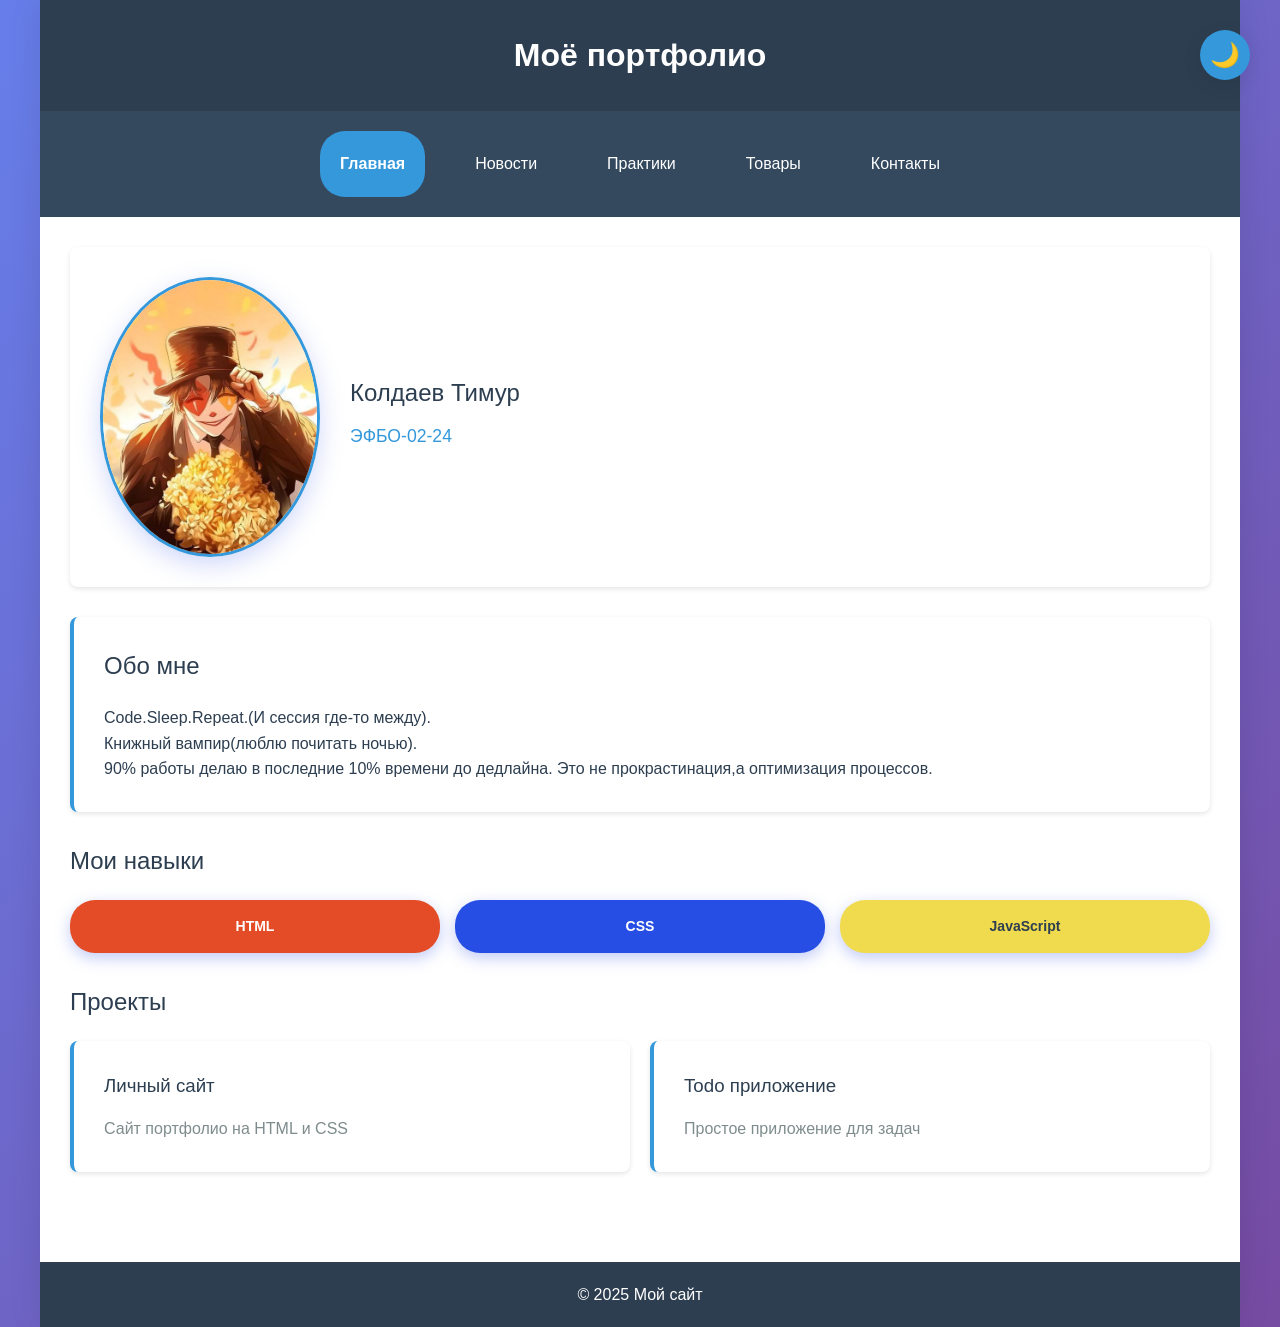
==== commit a67988a9: "REM1" ====
--- a/index.html
+++ b/index.html
@@ -3,68 +3,79 @@
     <head>
         <meta charset="UTF-8">
         <meta name="viewport" content="width=device-width, initial-scale=1.0">
-        <title>Семестровая работа</title>
+        <title>Главная - Портфолио</title>
         <link rel="stylesheet" href="style/styles.css">
     </head>
     <body>
-        <div class="page-container">
-            <header class="header">Главная</header>
+        <div class="page">
+            <header class="header">
+                <h1 class="header__title">Моё портфолио</h1>
+                 <button class="header__theme-toggle theme-toggle" id="themeToggle" aria-label="Переключить тему"><span class="theme-toggle__icon">🌙]</span></button>
+            </header>
             <nav class="nav">
-                <ul class="nav-list">
-                    <li class="nav-item"><a class="nav-link" href="index.html">Главная</a></li>
-                    <li class="nav-item"><a class="nav-link" href="pages/news.html">Новости</a></li>
-                    <li class="nav-item"><a class="nav-link" href="pages/practices.html">Практики</a></li>
-                    <li class="nav-item"><a class="nav-link" href="pages/goods.html">Товары</a></li>
-                    <li class="nav-item"><a class="nav-link" href="pages/contacts.html">Контакты</a></li>
+                <ul class="nav__list">
+                    <li class="nav__item nav__item--active"><a class="nav__link" href="index.html">Главная</a></li>
+                    <li class="nav__item"><a class="nav__link" href="pages/news.html">Новости</a></li>
+                    <li class="nav__item"><a class="nav__link" href="pages/practices.html">Практики</a></li>
+                    <li class="nav__item"><a class="nav__link" href="pages/goods.html">Товары</a></li>
+                    <li class="nav__item"><a class="nav__link" href="pages/contacts.html">Контакты</a></li>
                 </ul>
             </nav>
-            <main class="content">
-                <article class="profile-header">
-                    <h1 class="profile-title">Информация об авторе</h1>
-                    <img class="profile-photo" src="images/photo.png" alt="Фото автора">
-                    <h2 class="profile-name">Колдаев Тимур Саврович</h2>
-                    <p class="profile-group">ЭФБО-02-24</p>
-                    <section class="about-me">
-                        <h2>Обо мне</h2>
-                        <p>Code.Sleep.Repeat.(И сессия где-то между).</p>
-                        <p>Книжный вампир(люблю почитать ночью).</p>
-                        <p>90% работы делаю в последние 10% времени до дедлайна. Это не прокрастинация,а оптимизация процессов.</p>
-                    </section>
-                    <section class="skills-container">
-                        <h2>Мои навыки</h2> 
-                        <div class="skills-grid">
-                            <div class="skill-tag">HTML</div>
-                            <div class="skill-tag">CSS</div>
-                            <div class="skill-tag">JS</div>
-                            <div class="skill-tag">C++</div>
+            <main class="main">
+                <section class="profile">
+                    <div class="profile__card">
+                        <img class="profile__photo" src="images/photo.png" alt="Фото">
+                        <div class="profile__info">
+                            <h2 class="profile__name">Колдаев Тимур</h2>
+                            <p class="profile__group">ЭФБО-02-24</p>
                         </div>
-                    </section>
-                    <section class="experience-section">
-                        <h2 class="section-title">Мой опыт работы</h2>
-                        <div class="experience-grid">
-                            <article class="experience-card">
-                                <h3 class="experience-title">Дискретность</h3>
-                                <p class="experience-desc">Превращал простые задачи в эпичные многочасовые квесты</p>
-                            </article>
-                            <article class="experience-card">
-                                <h3 class="experience-title">Продуктивность</h3>
-                                <p class="experience-desc">Профессионально откладывал до последнего</p>
-                            </article>
-                            <article class="experience-card">
-                                <h3 class="experience-title">Принципиальность</h3>
-                                <p class="experience-desc">Виртуозно объяснял провалы философией «Это не баг, это фича»</p>
-                            </article>
-                            <article class="experience-card">
-                                <h3 class="experience-title">Уверенность</h3>
-                                <p class="experience-desc">Создавал впечатление, что у меня всё под контролем, пока Google не зависал</p>
-                            </article>
+                    </div>
+                </section>
+                <section class="about">
+                    <h2 class="about__title">Обо мне</h2>
+                    <div class="about__content">
+                        <p class="about__text">
+                            Code.Sleep.Repeat.(И сессия где-то между).
+                        </p>
+                        <p class="about__text">
+                            Книжный вампир(люблю почитать ночью).
+                        <p class="about__text">
+                            90% работы делаю в последние 10% времени до дедлайна. Это не прокрастинация,а оптимизация процессов.
+                        </p>
+                    </div>
+                </section>
+                <section class="skills">
+                    <h2 class="skills__title">Мои навыки</h2>
+                    <div class="skills__grid">
+                        <div class="skills__item skills__item--html">
+                            <span class="skills__item-name">HTML</span>
                         </div>
-                    </section>
-                </article>
+                        <div class="skills__item skills__item--css">
+                            <span class="skills__item-name">CSS</span>
+                        </div>
+                        <div class="skills__item skills__item--js">
+                            <span class="skills__item-name">JavaScript</span>
+                        </div>
+                    </div>
+                </section>
+                <section class="projects">
+                    <h2 class="projects__title">Проекты</h2>
+                    <div class="projects__grid">
+                        <div class="projects__card">
+                            <h3 class="projects__card-title">Личный сайт</h3>
+                            <p class="projects__card-desc">Сайт портфолио на HTML и CSS</p>
+                        </div>
+                        <div class="projects__card">
+                            <h3 class="projects__card-title">Todo приложение</h3>
+                            <p class="projects__card-desc">Простое приложение для задач</p>
+                        </div>
+                    </div>
+                </section>
             </main>
             <footer class="footer">
-                <p>Футер</p>
+                <p class="footer__text">&copy; 2025 Мой сайт</p>
             </footer>
         </div>
+        <script src="js/theme.js"></script>
     </body>
 </html>
--- a/style/styles.css
+++ b/style/styles.css
@@ -1,19 +1,234 @@
+/* CSS переменные */
+:root {
+    /* Цвета */
+    --color-primary: #2c3e50;
+    --color-secondary: #34495e;
+    --color-accent: #3498db;
+    --color-background: #ffffff;
+    --color-text: #2c3e50;
+    --color-text-light: #7f8c8d;
+    --color-white: #ffffff;
+    --color-light: #ecf0f1;
+    --color-error: #e74c3c;
+    
+    /* Градиенты */
+    --gradient-main: linear-gradient(135deg, #667eea 0%, #764ba2 100%);
+    --gradient-dark: linear-gradient(135deg, #2c3e50 0%, #34495e 100%);
+    --gradient-skill: linear-gradient(135deg, #4facfe 0%, #00f2fe 100%);
+    --gradient-contact: linear-gradient(135deg, #f8f9fa 0%, #e9ecef 100%);
+    
+    /* Тени */
+    --shadow-light: 0 2px 5px rgba(0, 0, 0, 0.1);
+    --shadow-medium: 0 5px 20px rgba(0, 0, 0, 0.08);
+    --shadow-heavy: 0 0 30px rgba(0, 0, 0, 0.1);
+    --shadow-hover: 0 10px 30px rgba(0, 0, 0, 0.15);
+    --shadow-accent: 0 5px 15px rgba(102, 126, 234, 0.4);
+    --shadow-photo: 0 8px 25px rgba(102, 126, 234, 0.3);
+    --shadow-item-hover: 0 8px 25px rgba(0, 0, 0, 0.12);
+    --shadow-news-hover: 0 4px 15px rgba(0, 0, 0, 0.15);
+    --shadow-button-hover: 0 8px 25px rgba(102, 126, 234, 0.4);
+    
+    /* Размеры */
+    --radius-small: 6px;
+    --radius-medium: 8px;
+    --radius-large: 12px;
+    --radius-round: 25px;
+    
+    /* Отступы */
+    --space-xs: 10px;
+    --space-sm: 15px;
+    --space-md: 20px;
+    --space-lg: 30px;
+    --space-xl: 40px;
+    
+    /* Шрифты */
+    --font-family: 'Segoe UI', Tahoma, Geneva, Verdana, sans-serif;
+    --font-weight-light: 300;
+    --font-weight-normal: 400;
+    --font-weight-medium: 500;
+    --font-weight-bold: 600;
+
+    /* Размеры шрифтов */
+    --font-size-xs: 0.875rem;
+    --font-size-sm: 0.9rem;
+    --font-size-base: 1rem;
+    --font-size-md: 1.1rem;
+    --font-size-lg: 1.25rem;
+    --font-size-xl: 1.5rem;
+    --font-size-xxl: 1.75rem;
+    --font-size-xxxl: 2rem;
+    --font-size-xxxxl: 2.5rem;
+}
+
+[data-theme="dark"] {
+    --color-primary: #1e1e1e;
+    --color-secondary: #2d2d2d;
+    --color-background: #121212;
+    --color-text: #e8e8e8;
+    --color-text-light: #a0a0a0;
+    --color-white: #ffffff;
+    --color-light: #383838;
+    --color-error: #ff6b6b;
+    --color-accent: #4fc3f7;
+    
+    /* Градиенты */
+    --gradient-main: linear-gradient(135deg, #667eea 0%, #764ba2 100%);
+    --gradient-dark: linear-gradient(135deg, #2d2d2d 0%, #1e1e1e 100%);
+    --gradient-skill: linear-gradient(135deg, #4facfe 0%, #00f2fe 100%);
+    --gradient-contact: linear-gradient(135deg, #383838 0%, #2d2d2d 100%);
+    
+    /* Тени */
+    --shadow-light: 0 2px 8px rgba(0, 0, 0, 0.25);
+    --shadow-medium: 0 4px 15px rgba(0, 0, 0, 0.3);
+    --shadow-heavy: 0 8px 30px rgba(0, 0, 0, 0.35);
+    --shadow-hover: 0 12px 40px rgba(0, 0, 0, 0.4);
+    --shadow-accent: 0 5px 20px rgba(79, 195, 247, 0.4);
+    --shadow-photo: 0 8px 25px rgba(79, 195, 247, 0.3);
+    --shadow-item-hover: 0 8px 25px rgba(0, 0, 0, 0.35);
+    --shadow-news-hover: 0 6px 20px rgba(0, 0, 0, 0.3);
+    --shadow-button-hover: 0 8px 25px rgba(79, 195, 247, 0.5);
+
+    color: var(--color-text);
+}
+
+.card {
+    position: relative;
+    background: var(--color-background);
+    border-radius: var(--radius-large);
+    box-shadow: var(--shadow-medium);
+    overflow: hidden;
+    transition: all 0.3s ease;
+    cursor: pointer;
+}
+
+.card__image {
+    width: 100%;
+    height: 200px;
+    object-fit: cover;
+    transition: transform 0.3s ease;
+}
+
+.card__content {
+    padding: var(--space-md);
+}
+
+.card__title {
+    font-size: var(--font-size-lg);
+    font-weight: var(--font-weight-bold);
+    color: var(--color-primary);
+    margin: 0 0 var(--space-xs) 0;
+}
+
+.card__description {
+    font-size: var(--font-size-sm);
+    color: var(--color-text-light);
+    margin: 0 0 var(--space-sm) 0;
+}
+
+.card__price {
+    font-size: var(--font-size-xl);
+    font-weight: var(--font-weight-bold);
+    color: var(--color-accent);
+    margin: 0 0 var(--space-md) 0;
+}
+.card__price-old {
+    font-size: var(--font-size-md);
+    color: var(--color-text-light);
+    text-decoration: line-through;
+    margin-right: var(--space-xs);
+}
+
+.card__price-new {
+    color: var(--color-error);
+}
+
+.card__button {
+    width: 100%;
+}
+
+.card__badge {
+    position: absolute;
+    top: var(--space-sm);
+    left: var(--space-sm);
+    padding: var(--space-xs) var(--space-sm);
+    border-radius: var(--radius-small);
+    font-size: var(--font-size-xs);
+    font-weight: var(--font-weight-bold);
+    background: var(--color-error);
+    color: var(--color-white);
+    z-index: 2;
+}
+
+.card:hover {
+    transform: translateY(-5px);
+    box-shadow: var(--shadow-hover);
+}
+
+.card:hover .card__image {
+    transform: scale(1.05);
+}
+
+.card--discount {
+    border: 2px solid var(--color-error);
+}
+
+.card__badge--discount {
+    background: var(--color-error);
+}
+
+.card--selected {
+    border: 2px solid var(--color-accent);
+    background: var(--color-light);
+}
+
+.card__badge--selected {
+    background: var(--color-accent);
+}
+
+.card--disabled {
+    opacity: 0.6;
+    cursor: not-allowed;
+}
+
+.card--disabled:hover {
+    transform: none;
+    box-shadow: var(--shadow-medium);
+}
+
+.card__badge--out-of-stock {
+    background: var(--color-text-light);
+}
+
+.card:focus {
+    outline: 2px solid var(--color-accent);
+    outline-offset: 2px;
+}
+
+.card:active {
+    transform: scale(0.98);
+}
+
+* {
+    margin: 0;
+    padding: 0;
+    box-sizing: border-box;
+}
+
 body {
-    font-family: 'Segoe UI', Tahoma, Geneva, Verdana, sans-serif; /* Современный
-    шрифт для лучшей читаемости */
-    margin: 0; /* Убираем стандартные отступы браузера */
-    padding: 0; /* Убираем стандартные внутренние отступы */
-    background: linear-gradient(135deg, #667eea 0%, #764ba2 100%); /* Красивый
-    градиентный фон всей страницы */
-    min-height: 100vh; /* Минимальная высота равна высоте окна браузера */
-}
-/* ===== КОНТЕЙНЕР СТРАНИЦЫ ===== */
-.page-container {
-    max-width: 1200px; /* Максимальная ширина контента */
-    margin: 0 auto; /* Центрирование контейнера по горизонтали */
-    background: white; /* Белый фон для основного содержимого */
-    min-height: 100vh; /* Минимальная высота равна высоте окна браузера */
-    box-shadow: 0 0 30px rgba(0,0,0,0.1); /* Легкая тень вокруг всего контента */
+    font-family: var(--font-family);
+    line-height: 1.6;
+    color: var(--color-text);
+    background: var(--gradient-main);
+    min-height: 100vh;
+}
+
+/* Блок page */
+.page {
+    max-width: 1200px;
+    margin: 0 auto;
+    background: var(--color-background);
+    min-height: 100vh;
+    box-shadow: var(--shadow-heavy);
     display: grid;
     grid-template-rows: auto auto 1fr auto;
     grid-template-areas: 
@@ -22,586 +237,984 @@
         "main"
         "footer";
 }
-/* ===== ШАПКА ===== */
+
+/* ===== БЛОК HEADER ===== */
 .header {
-    background: linear-gradient(135deg, #2c3e50 0%, #34495e 100%); /* Темный градиентный фон */
-    color: white; /* Белый цвет текста */
-    text-align: center; /* Выравнивание текста по центру */
-    padding: 30px; /* Внутренние отступы со всех сторон */
-    font-size: 28px; /* Размер шрифта */
-    font-weight: 600; /* Начертание шрифта */
-    letter-spacing: 2px; /* Расстояние между буквами */
     grid-area: header;
-}
-/* ===== НАВИГАЦИЯ ===== */
+    background: var(--color-primary);
+    color: var(--color-white);
+    padding: var(--space-lg);
+    text-align: center;
+}
+
+.header__title {
+    font-size: var(--font-size-xxxl);
+    font-weight: var(--font-weight-bold);
+}
+
+.theme-toggle {
+    position: absolute;
+    top: var(--space-lg);
+    right: var(--space-lg);
+    background: var(--color-accent);
+    border: none;
+    border-radius: 50%;
+    width: 50px;
+    height: 50px;
+    cursor: pointer;
+    display: flex;
+    align-items: center;
+    justify-content: center;
+    font-size: var(--font-size-xl);
+    transition: all 0.3s ease;
+    box-shadow: var(--shadow-medium);
+}
+
+.theme-toggle:hover {
+    transform: scale(1.1);
+    box-shadow: var(--shadow-button-hover);
+}
+
+.theme-toggle:focus {
+    outline: 2px solid var(--color-white);
+    outline-offset: 2px;
+}
+
+.theme-toggle__icon {
+    transition: transform 0.3s ease;
+}
+
+.theme-toggle__icon--animate {
+    transform: scale(1.2) rotate(180deg);
+}
+
+.theme-toggle:active {
+    transform: scale(0.9);
+}
+
+.header__theme-toggle {
+    position: absolute;
+    top: var(--space-lg);
+    right: var(--space-lg);
+}
+
+/* ===== БЛОК NAV ===== */
 .nav {
-    background: #2c3e50; /* Темно-синий фон навигации */
-    padding: 20px 0; /* Вертикальные отступы */
     grid-area: nav;
-}
-.nav-list {
-    list-style: none; /* Убираем маркеры списка */
-    margin: 0; /* Убираем внешние отступы */
-    padding: 0; /* Убираем внутренние отступы */
-    display: flex; /* Горизонтальное расположение элементов */
-    justify-content: center; /* Выравнивание по центру */
-    gap: 25px; /* Расстояние между элементами навигации */
-}
-.nav-item {
-    margin: 0; /* Убираем отступы у пунктов меню */
-}
-.nav-link {
-    color: white; /* Белый цвет текста ссылок */
-    text-decoration: none; /* Убираем подчеркивание ссылок */
-    padding: 12px 25px; /* Отступы внутри ссылок */
-    border-radius: 25px; /* Скругленные углы (капсульная форма) */
-    transition: all 0.3s ease; /* Плавные анимации при изменении */
-    font-weight: 500; /* Средняя жирность шрифта */
-}
-.nav-link:hover {
-    background: rgba(255,255,255,0.1); /* Полупрозрачный белый фон при наведении*/
-    transform: translateY(-2px); /* Легкое поднятие элемента при наведении */
-}
-/* ===== ОСНОВНОЙ КОНТЕНТ ===== */
-    main.content {
-    padding: 40px; /* Внутренние отступы контента */
-    max-width: 900px; /* Максимальная ширина контента */
-    margin: 0 auto; /* Центрирование контента */
+    background: var(--color-secondary);
+    padding: var(--space-md) 0;
+}
+
+.nav__list {
+    list-style: none;
+    display: flex;
+    justify-content: center;
+    gap: var(--space-lg);
+    margin: 0;
+    padding: 0;
+}
+
+.nav__item {
+    margin: 0;
+}
+
+.nav__link {
+    display: block;
+    padding: var(--space-md);
+    color: var(--color-white);
+    text-decoration: none;
+    border-radius: var(--radius-round);
+    transition: all 0.3s ease;
+    font-weight: var(--font-weight-medium);
+}
+
+.nav__link:focus {
+    outline: 2px solid var(--color-white);
+    outline-offset: 2px;
+}
+
+.nav__link:hover {
+    background: var(--color-accent);
+    transform: translateY(-2px);
+}
+
+.nav__link:active {
+    transform: translateY(1px);
+    background: var(--color-primary);
+}
+
+.nav__item--active .nav__link {
+    background: var(--color-accent);
+    font-weight: var(--font-weight-bold);
+}
+
+/* ===== БЛОК MAIN ===== */
+.main {
     grid-area: main;
-}
-/* ===== ГЛАВНАЯ СТРАНИЦА ===== */
-.profile-header {
-    text-align: center; /* Выравнивание по центру */
-    margin-bottom: 40px; /* Отступ снизу */
-}
-.profile-title {
-    font-size: 32px; /* Размер шрифта заголовка */
-    color: #2c3e50; /* Темно-синий цвет текста */
-    margin-bottom: 10px; /* Отступ снизу */
-    font-weight: 300; /* Легкое начертание шрифта */
+    padding: var(--space-lg);
+}
+
+/* ===== БЛОК PROFILE ===== */
+.profile {
+    margin-bottom: var(--space-lg);
+}
+
+.profile__header {
     text-align: center;
-}
-.profile-photo {
-    width: 220px; /* Фиксированная ширина фото */
-    height: 280px; /* Фиксированная высота фото */
-    border-radius: 15px; /* Скругленные углы фото */
-    object-fit: cover; /* Обрезка фото для сохранения пропорций */
-    margin: 20px auto; /* Центрирование и отступы */
-    border: 4px solid #667eea; /* Синяя рамка вокруг фото */
-    box-shadow: 0 8px 25px rgba(102, 126, 234, 0.3); /* Тень с синим оттенком */
-}
-.profile-name {
-    font-size: 24px; /* Размер шрифта имени */
-    color: #2c3e50; /* Темно-синий цвет текста */
-    margin: 10px 0; /* Вертикальные отступы */
-    font-weight: 500; /* Средняя жирность шрифта */
-}
-.profile-group {
-    font-size: 18px; /* Размер шрифта группы */
-    color: #7f8c8d; /* Серый цвет текста */
-    margin: 5px 0; /* Вертикальные отступы */
-}
-.about-me {
-    background: linear-gradient(135deg, #f8f9fa 0%, #e9ecef 100%); /* Светлый градиентный фон */
-    padding: 25px; /* Внутренние отступы */
-    border-radius: 15px; /* Скругленные углы */
-    margin: 30px 0; /* Вертикальные отступы */
-    border-left: 5px solid #667eea; /* Синяя полоса слева */
-    font-size: 16px; /* Размер шрифта текста */
-    line-height: 1.8; /* Межстрочный интервал */
-}
-/* ===== НАВЫКИ ===== */
-.skills-container {
-    justify-content: center; /* Выравнивание по центру */
-    flex-wrap: wrap; /* Перенос на новую строку при необходимости */
-    gap: 15px; /* Расстояние между навыками */
-    margin: 30px 0; /* Вертикальные отступы */
-}
-.skills-grid{
+    margin-bottom: var(--space-xl);
+}
+
+.profile__title {
+    font-size: var(--font-size-xxxl);
+    color: var(--color-text);
+    margin-bottom: var(--space-sm);
+    font-weight: var(--font-weight-light);
+}
+
+.profile__card {
+    display: flex;
+    align-items: center;
+    gap: var(--space-lg);
+    background: var(--color-background);
+    padding: var(--space-lg);
+    border-radius: var(--radius-medium);
+    box-shadow: var(--shadow-light);
+}
+
+.profile__photo {
+    width: 220px;
+    height: 280px;
+    border-radius: 50%;
+    object-fit: cover;
+    border: 3px solid var(--color-accent);
+    box-shadow: var(--shadow-photo);
+}
+
+.profile__info {
+    flex: 1;
+}
+
+.profile__name {
+    font-size: var(--font-size-xl);
+    color: var(--color-primary);
+    margin-bottom: var(--space-xs);
+    font-weight: var(--font-weight-medium);
+}
+
+.profile__group {
+    font-size: var(--font-size-md);
+    color: var(--color-accent);
+    margin: var(--space-xs) 0;
+}
+
+/* ===== БЛОК ABOUT ===== */
+.about {
+    background: var(--color-background);
+    padding: var(--space-lg);
+    border-radius: var(--radius-medium);
+    box-shadow: var(--shadow-light);
+    margin-bottom: var(--space-lg);
+    border-left: 4px solid var(--color-accent);
+}
+
+.about__title {
+    color: var(--color-primary);
+    margin-bottom: var(--space-md);
+    font-size: var(--font-size-xl);
+    font-weight: var(--font-weight-medium);
+}
+
+.about__text {
+    line-height: 1.6;
+    color: var(--color-text);
+}
+
+.about__content {
+    line-height: 1.6;
+}
+
+/* ===== БЛОК SKILLS ===== */
+.skills {
+    margin-bottom: var(--space-lg);
+}
+
+.skills__title {
+    color: var(--color-primary);
+    margin-bottom: var(--space-md);
+    font-size: var(--font-size-xl);
+    font-weight: var(--font-weight-medium);
+}
+
+.skills__grid {
     display: grid;
     grid-template-columns: repeat(auto-fit, minmax(150px, 1fr));
-    gap: 15px;
-    margin: 20px 0;
-}
-.skill-tag {
-    background: linear-gradient(135deg, #4facfe 0%, #00f2fe 100%); /* Голубой
-    градиентный фон */
-    color: white; /* Белый цвет текста */
-    padding: 12px 25px; /* Внутренние отступы */
-    border-radius: 25px; /* Круглые углы (капсульная форма) */
-    font-weight: 600; /* Жирный шрифт */
-    font-size: 14px; /* Размер шрифта */
-    box-shadow: 0 4px 15px rgba(79, 172, 254, 0.3); /* Тень с голубым оттенком */
-    transition: all 0.3s ease; /* Плавные анимации при изменении */
-}
-.skill-tag:hover {
-    transform: translateY(-3px); /* Поднятие элемента при наведении */
-    box-shadow: 0 6px 20px rgba(79, 172, 254, 0.4); /* Увеличение тени при наведении */
-}
-/* ===== ОПЫТ РАБОТЫ ===== */
-.experience-section {
-    margin-top: 50px; /* Отступ сверху */
-}
-.section-title {
-    font-size: 28px; /* Размер шрифта заголовка секции */
-    color: #2c3e50; /* Темно-синий цвет текста */
-    text-align: center; /* Выравнивание по центру */
-    margin-bottom: 30px; /* Отступ снизу */
-    font-weight: 300; /* Легкое начертание шрифта */
-}
-.experience-grid{
+    gap: var(--space-sm);
+    margin: var(--space-md) 0;
+}
+
+.skills__item-name {
+    font-weight: var(--font-weight-bold);
+    display: block;
+}
+
+.skills__item {
+    background: var(--gradient-skill);
+    color: var(--color-white);
+    padding: var(--space-sm) var(--space-md);
+    border-radius: var(--radius-round);
+    font-weight: var(--font-weight-bold);
+    font-size: var(--font-size-xs);
+    text-align: center;
+    box-shadow: var(--shadow-accent);
+    transition: all 0.3s ease;
+}
+
+.skills__item:focus {
+    outline: 2px solid var(--color-white);
+    outline-offset: 2px;
+}
+
+.skills__item:hover {
+    transform: translateY(-3px);
+    box-shadow: var(--shadow-button-hover);
+}
+
+.skills__item:active {
+    transform: scale(0.95);
+}
+
+.skills__item--html {
+    background: #e34c26;
+}
+
+.skills__item--css {
+    background: #264de4;
+}
+
+.skills__item--js {
+    background: #f0db4f;
+    color: var(--color-text);
+}
+
+/* ===== БЛОК EXPERIENCE ===== */
+.experience {
+    margin-top: var(--space-xl);
+}
+
+.experience__title {
+    font-size: var(--font-size-xxl);
+    color: var(--color-primary);
+    text-align: center;
+    margin-bottom: var(--space-lg);
+    font-weight: var(--font-weight-light);
+}
+
+.experience__grid {
     display: grid;
-    grid-template-columns: repeat(auto-fit,minmax(300px, 1fr));
-    gap: 20px;
-}
-.experience-card {
-    background: white; /* Белый фон карточки */
-    padding: 25px; /* Внутренние отступы */
-    margin: 20px 0; /* Вертикальные отступы */
-    border-radius: 12px; /* Скругленные углы */
-    box-shadow: 0 5px 20px rgba(0,0,0,0.08); /* Легкая тень */
-    border-left: 4px solid #667eea; /* Синяя полоса слева */
-    transition: transform 0.3s ease; /* Плавная анимация трансформации */
- }
-.experience-card:hover {
-    transform: translateX(5px); /* Сдвиг вправо при наведении */
-}
-.experience-title {
-    font-size: 20px; /* Размер шрифта заголовка опыта */
-    color: #2c3e50; /* Темно-синий цвет текста */
-    margin: 0 0 10px 0; /* Отступ снизу */
-    font-weight: 600; /* Жирный шрифт */
-}
-.experience-desc {
-    color: #7f8c8d; /* Серый цвет текста */
-    line-height: 1.6; /* Межстрочный интервал */
-    margin: 0; /* Убираем отступы */
-}
-/* ===== ФУТЕР ===== */
-.footer {
-    background: linear-gradient(135deg, #2c3e50 0%, #34495e 100%); /* Темный
-    градиентный фон */
-    color: white; /* Белый цвет текста */
-    text-align: center; /* Выравнивание по центру */
-    padding: 30px; /* Внутренние отступы */
-    margin-top: 50px; /* Отступ сверху */
-}
-/* ===== СТИЛИ ДЛЯ ТОВАРОВ ===== */
-.goods-grid{
+    grid-template-columns: repeat(auto-fit, minmax(300px, 1fr));
+    gap: var(--space-md);
+}
+
+.experience__card {
+    background: var(--color-background);
+    padding: var(--space-lg);
+    border-radius: var(--radius-large);
+    box-shadow: var(--shadow-medium);
+    border-left: 4px solid var(--color-accent);
+    transition: transform 0.3s ease;
+}
+
+.experience__card:hover {
+    transform: translateX(5px);
+}
+
+.experience__item-title {
+    font-size: var(--font-size-lg);
+    color: var(--color-primary);
+    margin: 0 0 var(--space-sm) 0;
+    font-weight: var(--font-weight-bold);
+}
+
+.experience__description {
+    color: var(--color-text-light);
+    line-height: 1.6;
+    margin: 0;
+}
+
+/* ===== БЛОК PROJECTS ===== */
+.projects {
+    margin-bottom: var(--space-lg);
+}
+
+.projects__title {
+    color: var(--color-primary);
+    margin-bottom: var(--space-md);
+    font-size: var(--font-size-xl);
+    font-weight: var(--font-weight-medium);
+}
+
+.projects__grid {
+    display: grid;
+    grid-template-columns: repeat(auto-fit, minmax(300px, 1fr));
+    gap: var(--space-md);
+}
+
+.projects__card {
+    background: var(--color-background);
+    padding: var(--space-lg);
+    border-radius: var(--radius-medium);
+    box-shadow: var(--shadow-light);
+    border-left: 4px solid var(--color-accent);
+    transition: transform 0.3s;
+}
+
+.projects__card:hover {
+    transform: translateY(-5px);
+}
+
+.projects__card-title {
+    color: var(--color-primary);
+    margin-bottom: var(--space-sm);
+    font-weight: var(--font-weight-medium);
+}
+
+.projects__card-desc {
+    color: var(--color-text-light);
+    line-height: 1.6;
+}
+
+/* ===== БЛОК GOODS ===== */
+.goods {
+    padding: var(--space-xl);
+}
+
+.goods__grid {
     display: grid;
     grid-template-columns: repeat(auto-fit, minmax(250px, 1fr));
-    gap: 30px;
-    margin-top: 30px;
-    padding: 40px;
+    gap: var(--space-lg);
     max-width: 1200px;
     margin: 0 auto;
 }
-/* .goods {
-    display: grid;
-    grid-template-columns: repeat(auto-fit, minmax(250px, 1fr));
-    gap: 30px;
-    padding: 40px;
-    max-width: 1200px;
-    margin: 0 auto;
-} */
-.good {
-    background: white;
-    border-radius: 15px;
-    padding: 20px;
+
+.goods__title {
+    color: var(--color-primary);
+    margin-bottom: var(--space-md);
     text-align: center;
-    box-shadow: 0 5px 20px rgba(0,0,0,0.1);
-    transition: transform 0.3s ease, box-shadow 0.3s ease;
-    border: 1px solid white;
-}
-.good:hover {
+    font-size: var(--font-size-xxxl);
+    font-weight: var(--font-weight-medium);
+}
+
+.goods__item {
+    background: var(--color-background);
+    border-radius: var(--radius-large);
+    padding: var(--space-md);
+    text-align: center;
+    box-shadow: var(--shadow-medium);
+    transition: all 0.3s ease;
+}
+
+.goods__item:hover {
     transform: translateY(-5px);
-    box-shadow: 0 10px 30px rgba(0,0,0,0.15);
-}
-.good img {
+    box-shadow: var(--shadow-hover);
+}
+
+.goods__image {
     width: 100%;
     height: 200px;
     object-fit: cover;
-    border-radius: 10px;
-    margin-bottom: 15px;
-}
-.good h3 {
-    font-size: 20px;
-    color: darkslategray;
-    margin: 10px 0;
-    font-weight: 600;
-}
-.good p {
-    font-size: 18px;
-    color: cornflowerblue;
-    font-weight: bold;
-    margin: 10px 0;
-}
-/* ===== СТИЛИ ДЛЯ БЛОКОВ НОВОСТЕЙ ===== */
-.news-block {
-    padding: 40px 20px;
-    background: white;
-    margin-bottom: 25px;
+    border-radius: var(--radius-medium);
+    margin-bottom: var(--space-sm);
+}
+
+.goods__image:active {
+    transform: scale(1.02);
+}
+
+.goods__name {
+    font-size: var(--font-size-lg);
+    color: var(--color-text);
+    margin: var(--space-sm) 0;
+    font-weight: var(--font-weight-bold);
+}
+
+.goods__price {
+    font-size: var(--font-size-md);
+    color: var(--color-accent);
+    font-weight: var(--font-weight-bold);
+    margin: var(--space-sm) 0;
+}
+
+/* ===== БЛОК NEWS ===== */
+.news {
+    background: var(--color-background);
+    padding: var(--space-lg);
+    border-radius: var(--radius-medium);
+    box-shadow: var(--shadow-light);
+    margin-bottom: var(--space-lg);
+}
+
+.news__title {
+    color: var(--color-primary);
+    margin-bottom: var(--space-md);
+    text-align: center;
+    font-size: var(--font-size-xxxl);
+    font-weight: var(--font-weight-medium);
+}
+
+.news__list {
+    display: flex;
+    flex-direction: column;
+    gap: var(--space-md);
+}
+
+.news__item {
+    background: var(--color-background);
+    margin-bottom: var(--space-md);
+    border-radius: var(--radius-large);
+    box-shadow: var(--shadow-light);
+    transition: all 0.3s ease;
     overflow: hidden;
-    border-radius: 12px;
-    box-shadow: 0 2px 10px rgba(0,0,0,0.1);
+}
+
+.news__item:active {
+    transform: scale(0.98);
+}
+
+.news__item:hover {
+    box-shadow: var(--shadow-news-hover);
+    transform: translateY(-2px);
+}
+
+.news__item-header {
+    background: var(--gradient-dark);
+    color: var(--color-white);
+    padding: var(--space-md);
+    font-size: var(--font-size-lg);
+    font-weight: var(--font-weight-bold);
+}
+
+.news__item-meta {
+    padding: var(--space-sm) var(--space-md);
+    background: var(--color-light);
+    color: var(--color-text-light);
+    font-size: var(--font-size-xs);
+    font-weight: var(--font-weight-medium);
+}
+
+.news__item-text{
+    padding: var(--space-md);
+    color: var(--color-text);
+    font-size: var(--font-size-base);
+    line-height: 1.5;
+}   
+
+.news__content {
+    padding: var(--space-md);
+    color: var(--color-text);
+    font-size: var(--font-size-base);
+    line-height: 1.5;
+}
+
+/* ===== БЛОК CONTACTS ===== */
+.contacts {
+    background: var(--color-background);
+    padding: var(--space-lg);
+    border-radius: var(--radius-medium);
+    box-shadow: var(--shadow-light);
+    text-align: center;
+}
+
+.contacts__title {
+    color: var(--color-primary);
+    margin-bottom: var(--space-md);
+    font-size: var(--font-size-xxxl);
+    font-weight: var(--font-weight-medium);
+}
+
+.contacts__info {
+    background: var(--gradient-contact);
+    padding: var(--space-lg);
+    margin: var(--space-md) 0;
+    border-radius: var(--radius-large);
+    font-size: var(--font-size-md);
+    color: var(--color-primary);
+}
+
+.contacts__grid {
+    display: grid;
+    grid-template-columns: repeat(auto-fit, minmax(250px, 1fr));
+    gap: var(--space-md);
+    margin: var(--space-lg) 0;
+}
+
+.contacts__item {
+    background: var(--color-background);
+    padding: var(--space-lg);
+    margin: var(--space-md) 0;
+    border-radius: var(--radius-large);
+    box-shadow: var(--shadow-medium);
+    border-left: 4px solid var(--color-accent);
+    transition: transform 0.3s ease;
+}
+
+.contacts__button:focus {
+    outline: 2px solid var(--color-white);
+    outline-offset: 3px;
+}
+
+.contacts__item:hover {
+    transform: translateY(-3px);
+    box-shadow: var(--shadow-item-hover);
+}
+
+.contacts__item-title {
+    color: var(--color-primary);
+    margin-top: 0;
+    font-weight: var(--font-weight-bold);
+}
+
+.contacts__item-value {
+    color: var(--color-text-light);
+    margin-bottom: 0;
+    font-size: var(--font-size-base);
+}
+
+.contacts__button {
+    background: var(--gradient-main);
+    color: var(--color-white);
+    border: none;
+    padding: var(--space-sm) var(--space-xl);
+    font-size: var(--font-size-base);
+    border-radius: var(--radius-round);
+    cursor: pointer;
+    margin-top: var(--space-md);
+    font-weight: var(--font-weight-bold);
     transition: all 0.3s ease;
 }
-.news-block:hover {
-    box-shadow: 0 4px 15px rgba(0,0,0,0.15);
+
+.contacts__button:hover {
     transform: translateY(-2px);
-}
-.news-block .news-header {
-    background: linear-gradient(135deg, #2c3e50 0%, #34495e 100%);
-    color: white;
-    padding: 20px;
-    font-size: 20px;
-    font-weight: 600;
-    border-radius: 12px 12px 0 0;
-    margin: 0;
-}
-.news-block .news-meta {
-    padding: 15px 20px;
-    background: #f8f9fa;
-    color: #666;
-    font-size: 14px;
-    font-weight: 500;
-    border-bottom: 1px solid #e9ecef;
-    margin: 0;
-}
-.news-block .news-text {
-    padding: 20px;
-    color: #333;
-    font-size: 16px;
-    line-height: 1.5;
-    margin: 0;
-    border-radius: 0 0 12px 12px;
-}
-/* ===== СТИЛИ ДЛЯ КОНТАКТОВ ===== */
-.contacts-container {
+    box-shadow: var(--shadow-button-hover);
+}
+
+.contacts__list {
+    display: grid;
+    grid-template-columns: repeat(auto-fit, minmax(250px, 1fr));
+    gap: var(--space-md);
+}
+
+/* Плавные переходы для смены темы */
+body, .page, .header, .nav, .main, .footer,
+.profile__card, .about, .skills__item, .projects__card,
+.goods__item, .news__item, .contacts__item {
+    transition: background-color 0.3s ease, color 0.3s ease, 
+                border-color 0.3s ease, box-shadow 0.3s ease;
+}
+[data-theme="dark"] .card__title,
+[data-theme="dark"] .profile__title,
+[data-theme="dark"] .profile__name,
+[data-theme="dark"] .about__title,
+[data-theme="dark"] .about__text,
+[data-theme="dark"] .skills__title,
+[data-theme="dark"] .projects__title,
+[data-theme="dark"] .projects__card-title,
+[data-theme="dark"] .projects__card-desc,
+[data-theme="dark"] .goods__title,
+[data-theme="dark"] .goods__name,
+[data-theme="dark"] .news__title,
+[data-theme="dark"] .news__content,
+[data-theme="dark"] .contacts__title,
+[data-theme="dark"] .contacts__info,
+[data-theme="dark"] .contacts__item-title,
+[data-theme="dark"] .experience__title,
+[data-theme="dark"] .experience__item-title,
+[data-theme="dark"] .experience__description {
+    color: var(--color-text);
+}
+
+[data-theme="dark"] .skills__item-name {
+    color: var(--color-white);
+}
+
+[data-theme="dark"] .skills__item--js .skills__item-name {
+    color: var(--color-text);
+}
+
+[data-theme="dark"] .card {
+    background: var(--color-secondary);
+} 
+
+[data-theme="dark"] .profile__card,
+[data-theme="dark"] .about,
+[data-theme="dark"] .projects__card,
+[data-theme="dark"] .goods__item,
+[data-theme="dark"] .news__item,
+[data-theme="dark"] .contacts__item,
+[data-theme="dark"] .experience__card {
+    background: var(--color-secondary);
+    border-color: var(--color-accent);
+    box-shadow: var(--shadow-medium);
+}
+
+[data-theme="dark"] .card--selected{
+    background: var(--color-secondary);
+}
+
+[data-theme="dark"] .modal {
+    background: var(--color-secondary);
+    box-shadow: var(--shadow-heavy);
+}
+
+[data-theme="dark"] .modal__header {
+    background: var(--gradient-dark);
+    color: var(--color-white);
+}
+
+[data-theme="dark"] .button:focus,
+[data-theme="dark"] .nav__link:focus {
+    outline-color: var(--color-accent);
+}
+
+[data-theme="dark"] .modal__content {
+    background: var(--color-secondary);
+}
+
+[data-theme="dark"] .modal__label {
+    color: var(--color-text);
+    font-weight: var(--font-weight-medium);
+}
+
+[data-theme="dark"] .modal__input,
+[data-theme="dark"] .modal__select,
+[data-theme="dark"] .modal__textarea {
+    background: var(--color-background);
+    border: 2px solid var(--color-light);
+    color: var(--color-text);
+    transition: all 0.3s ease;
+}
+
+[data-theme="dark"] .modal__input:focus,
+[data-theme="dark"] .modal__select:focus,
+[data-theme="dark"] .modal__textarea:focus {
+    border-color: var(--color-accent);
+    background: var(--color-background);
+    box-shadow:var(--shadow-accent);
+}
+
+[data-theme="dark"] .modal__input::placeholder,
+[data-theme="dark"] .modal__textarea::placeholder {
+    color: var(--color-text-light);
+    opacity: 0.7;
+}
+
+[data-theme="dark"] .button--secondary {
+    background: var(--color-light);
+    color: var(--color-text);
+    border: 2px solid var(--color-light);
+}
+
+[data-theme="dark"] .button--secondary:hover {
+    background: var(--color-primary);
+    border-color: var(--color-primary);
+}
+
+[data-theme="dark"] .button--primary {
+    background: var(--gradient-main);
+    color: var(--color-white);
+}
+
+[data-theme="dark"] .button--primary:hover {
+    box-shadow: var(--shadow-button-hover);
+}
+
+[data-theme="dark"] .required {
+    color: var(--color-error);
+}
+
+[data-theme="dark"] .modal::backdrop {
+    background: rgba(0, 0, 0, 0.8);
+    backdrop-filter: blur(4px);
+}
+
+/* ===== БЛОК FOOTER ===== */
+.footer {
+    grid-area: footer;
+    background: var(--color-primary);
+    color: var(--color-white);
     text-align: center;
-}
-.contact-info {
-    background: linear-gradient(135deg, #f8f9fa 0%, #e9ecef 100%);
-    padding: 25px;
-    margin: 20px 0;
-    border-radius: 15px;
-    font-size: 18px;
-    color: #2c3e50;
-}
-.contact-button {
-    background: linear-gradient(135deg, #667eea 0%, #764ba2 100%);
-    color: white;
+    padding: var(--space-md);
+    margin-top: var(--space-lg);
+}
+
+/* ===== КНОПКИ ===== */
+.button {
+    padding: var(--space-sm) var(--space-lg);
     border: none;
-    padding: 15px 40px;
-    font-size: 16px;
-    border-radius: 30px;
+    border-radius: var(--radius-small);
     cursor: pointer;
-    margin-top: 20px;
-    font-weight: 600;
+    font-size: var(--font-size-base);
     transition: all 0.3s ease;
-}
-.contact-info h3{
-    color: #2c3e50;
-    margin-top: 0;
-    font-weight: 600;
-}
-.contact-grid{
-    display: grid;
-    grid-template-columns: repeat(auto-fit,minmax(250px, 1fr));
-    gap: 20px;
-    margin: 30px 0;
-}
-.contact-item {
-    background: white;
-    padding: 25px;
-    border-radius: 12px;
-    box-shadow: 0 5px 20px rgba(0,0,0,0.08);
-    border-left: 4px solid #667eea;
-    transition: transform 0.3s ease;
-}
-.contact-item:hover {
-    transform: translateY(-3px);
-    box-shadow: 0 8px 25px rgba(0,0,0,0.12);
-}
-.contact-item h3 {
-    color: #2c3e50;
-    margin-top: 0;
-    font-weight: 600;
-}
-.contact-item p {
-    color: #7f8c8d;
-    margin-bottom: 0;
-    font-size: 16px;
-}
-.contact-button:hover {
+    font-weight: var(--font-weight-bold);
+}
+
+.button:focus {
+    outline: 2px solid var(--color-accent);
+    outline-offset: 2px;
+}
+
+.button:active {
+    transform: translateY(1px);
+    box-shadow: var(--shadow-light);
+}
+
+.button--primary {
+    background: var(--gradient-main);
+    color: var(--color-white);
+}
+
+.button--primary:hover {
     transform: translateY(-2px);
-    box-shadow: 0 8px 25px rgba(102, 126, 234, 0.4);
-}
-.call-button {
-    display: block;
-    background: linear-gradient(135deg,blue,0%,cyan 100%);
-    color: white;
-    text-decoration: none;
-    padding: 12px 25px;
-    font-size: 16px;
-    font-weight: 500;
-    border-radius: 6px;
-    text-align: center;
-    transition: all 0.2s ease;
-    border: 1px solid black;
-    margin-top: 20px;
-    margin-left: auto;
-    margin-right: auto;
-    width: fit-content;
-}
-.call-button:hover {
-    background: linear-gradient(135deg,#5a6fd8 0%, white 100%);
-    color: #2c3e50;
-    text-decoration: none;
-    transform: translateY(-1px);
-    box-shadow: 0 2px 8px rgba(0, 0, 0, 0.15);
-}
-dialog::backdrop{
-    background: rgba(0,0,0,0.6);
-    animation: fadeIn 0.3s ease;
-}
-dialog{
+    box-shadow: var(--shadow-accent);
+}
+
+.button--secondary {
+    background: var(--color-light);
+    color: var(--color-primary);
+    border: 2px solid var(--color-light);
+}
+
+.button--secondary:hover {
+    background: #e9ecef;
+}
+
+.projects__card:active,
+.experience__card:active,
+.goods__item:active {
+    transform: scale(0.98);
+}
+
+.projects__card:focus,
+.experience__card:focus,
+.goods__item:focus {
+    outline: 2px solid var(--color-accent);
+    outline-offset: 3px;
+}
+
+/* ===== МОДАЛЬНОЕ ОКНО ===== */
+.modal {
     border: none;
-    border-radius: 12px;
+    border-radius: var(--radius-large);
     padding: 0;
-    box-shadow: 0 10px 30px rgba(0, 0, 0, 0.3);
+    box-shadow: var(--shadow-medium);
     animation: slideIn 0.3s ease;
     max-width: 500px;
     width: 90vw;
-    max-height: 90vw;
+    max-height: 90vh;
     overflow-y: auto;
-}
-.modal-header{
-    background: linear-gradient(135deg,#2c3e50 0%,#34495e 100%);
-    color: white;
-    padding: 1.5rem;
-    border-radius: 12px 12px 0 0;
+    position: fixed;
+    top: 50%;
+    left: 50%;
+    transform: translate(-50%, -50%);
     margin: 0;
 }
-.modal-header h2{
+
+.modal::backdrop {
+    background: rgba(44, 62, 80, 0.8);
+    backdrop-filter: blur(2px);
+    animation: fadeIn 0.3s ease;
+}
+
+.modal__header {
+    background: var(--gradient-dark);
+    color: var(--color-white);
+    padding: var(--space-lg);
     margin: 0;
-    color: white;
-    font-size: 1.5rem;
-}
-.modal-content{
-    padding: 1.5rem;
-}
-.form-group{
-    padding: 1rem;
-    margin-bottom: 0.5rem;
-}
-.form-group label{
+    border-radius: var(--radius-large) var(--radius-large) 0 0;
+}
+
+.modal__header h2 {
+    margin: 0;
+    color: var(--color-white);
+    font-size: var(--font-size-xl);
+    font-weight: var(--font-weight-bold);
+}
+
+.modal__content {
+    padding: var(--space-lg);
+}
+
+.modal__form-group {
+    margin-bottom: var(--space-md);
+}
+
+.modal__label {
     display: block;
-    margin-bottom: 0.5rem;
-    font-weight: 600;
-    color: #2c3e50;
-}
-.form-group input,
-.form-group select,
-.form-group textarea{
+    margin-bottom: var(--space-xs);
+    font-weight: var(--font-weight-bold);
+    color: var(--color-primary);
+}
+
+.modal__input,
+.modal__select,
+.modal__textarea {
     width: 100%;
-    padding: 0.75rem;
-    border:2px solid #e9ecef;
-    border-radius: 6px;
-    font-size: 1rem;
+    padding: var(--space-sm);
+    border: 2px solid var(--color-light);
+    border-radius: var(--radius-small);
+    font-size: var(--font-size-base);
     transition: border-color 0.3s ease;
     box-sizing: border-box;
 }
-.form-group input:focus,
-.form-group output:focus,
-.form-group textarea:focus{
+
+.modal__input:focus,
+.modal__select:focus,
+.modal__textarea:focus {
     outline: none;
-    border-color: #667eea;
-}
-.form-group textarea{
+    border-color: var(--color-accent);
+}
+
+.modal__textarea {
     min-height: 100px;
     resize: vertical;
 }
-.modal-actions{
+
+.modal__actions {
     display: flex;
-    gap: 1rem;
+    gap: var(--space-sm);
     justify-content: flex-end;
-    margin-top: 1.5rem;
-}
-.btn{
-    padding: 0.75rem 1.5rem;
-    border: none;
-    border-radius: 6px;
-    cursor: pointer;
-    font-size: 1rem;
-    transition: all 0.3s ease;
-    font-weight: 600;
-}
-.btn-primary{
-    background: linear-gradient(135deg,#667eea 0%, #764ba2 100%);
-    color: white;
-}
-.btn-primary:hover{
-    transform: translateY(-2px);
-    box-shadow: 0 5px 15px rgba(102,126,234,0.4);
-}
-.btn-secondary{
-    background: #f8f9fa;
-    color: #2c3e50;
-    border: 2px solid #e9ecef;
-}
-.btn-secondary:hover{
-    background: #e9ecef;
-}
-.required{
-    color: #e74ce7;
-}
-@keyframes fadeIn{
-    from {opacity: 0;}
-    to {opacity: 1;}
-}
-@keyframes slideIn{
+    margin-top: var(--space-lg);
+}
+
+.required {
+    color: var(--color-error);
+}
+
+/* ===== АНИМАЦИИ ===== */
+@keyframes fadeIn {
+    from { opacity: 0; }
+    to { opacity: 1; }
+}
+
+@keyframes slideIn {
     from {
         opacity: 0;
-        transform: translateY(-50px) scale(0.9);
-    }
-    to{
+        transform: translate(-50%, -60%);
+    }
+    to {
         opacity: 1;
-        transform: translateY(0) scale(1);
-    }   
-}
-@media(max-width: 768px){
-    .nav-list{
+        transform: translate(-50%, -50%);
+    }
+}
+
+/* ===== АДАПТИВНОСТЬ ===== */
+@media (max-width: 768px) {
+    .modal {
+        width: 95vw;
+        max-height: 95vh;
+    }
+    
+    .card__image{
+        height: 160px;
+    }
+
+    .card__content{
+        padding: var(--space-sm);
+    }
+
+    .nav__list {
         flex-direction: column;
-        gap: 10px;
-    }
-    .skills-grid{
-        grid-template-columns: 1fr;
-    }
-    .experience-grid{
-        grid-template-columns: 1fr;
-    }
-    main.content{
-        padding: 20px;
-    }
-    .profile-photo{
+        gap: var(--space-sm);
+    }
+
+    .profile__card {
+        flex-direction: column;
+        text-align: center;
+    }
+
+    .profile__photo {
         width: 180px;
         height: 230px;
     }
-    .goods-grid{
+
+    .skills__grid {
         grid-template-columns: 1fr;
-        gap: 15px;
-        padding:15px;
-        margin: 0 10px;
-    }
-    .good{
-        min-width: 0;
-    }
-    .news-block{
-        margin: 0 20px 20px 20px;
-        padding: 20px 15px;
-    }
-    .news-block .news-header{
-        font-size: 18px;
-        padding: 15px;
-    }
-    .news-block .news-meta{
-        padding: 12px 15px;
-        font-size: 13px;
-    }
-    .news-block .news-text{
-        padding: 15px;
-        font-size: 15px;
-    }
-    .contact-grid{
+    }
+
+    .experience__grid,
+    .projects__grid {
         grid-template-columns: 1fr;
-        gap: 15px;
-    }
-    .contact-info{
-        padding: 20px;
-        font-size: 16px;
-    }
-    .contact-item{
-        padding: 20px;
-    }
-    .contact-button{
+    }
+
+    .goods__grid {
+        grid-template-columns: 1fr;
+        gap: var(--space-sm);
+        padding: var(--space-sm);
+    }
+
+    .contacts__grid,
+    .contacts__list {
+        grid-template-columns: 1fr;
+        gap: var(--space-sm);
+    }
+    
+    .button {
         width: 100%;
-        max-width: 300px;
-    }
-    .call-button{
-        width: 100%;
-        max-width: 250px;
-        font-size: 15px;
-        padding: 10px 20px;
-    }
-    dialog{
-        margin: 1rem;
-        width: calc(100vw -2rem);
-    }
-    .model-actions{
+    }
+    
+    .modal__actions {
         flex-direction: column;
     }
-    .btn{
-        width: 100%;
-    }
-}
-@media(max-width: 480px){
-    main.content {
-        padding: 15px;
-    }
+    .theme-toggle {
+        width: 45px;
+        height: 45px;
+        font-size: var(--font-size-lg);
+    }
+    
+    .header__theme-toggle {
+        top: var(--space-md);
+        right: var(--space-md);
+    }
+}
+
+@media (max-width: 480px) {
     .header {
-        padding: 20px;
-        font-size: 24px;
-        letter-spacing: 1px;
-    }
-    .nav {
-        padding: 15px 0;
-    }
-    .nav-link {
-        padding: 10px 20px;
-        font-size: 14px;
-    }
-    .profile-photo {
+        padding: var(--space-md);
+    }
+
+    .header__title {
+        font-size: var(--font-size-xl);
+    }
+
+    .main {
+        padding: var(--space-sm);
+    }
+
+    .profile__photo {
         width: 150px;
         height: 190px;
     }
-    .profile-title {
-        font-size: 26px;
-    }
-    .section-title {
-        font-size: 24px;
-    }
-    .contact-info {
-        padding: 15px;
-        font-size: 15px;
-    }
-    .contact-item {
-        padding: 15px;
-    }
-    .experience-card {
-        padding: 15px;
-    }
-    .goods-grid {
-        padding: 10px;
-        gap: 10px;
-    }
-    .contact-button {
-        padding: 12px 25px;
-        font-size: 15px;
-    }
-    dialog {
-        margin: 0;
+
+    .profile__title {
+        font-size: var(--font-size-xxl);
+    }
+
+    .experience__title {
+        font-size: var(--font-size-xl);
+    }
+    
+    .modal {
         width: 100vw;
         height: 100vh;
         max-height: 100vh;
         border-radius: 0;
-    }
-    .news-block {
-        margin: 0 10px 15px 10px;
-        padding: 15px 10px;
-    }
-    .news-block .news-text {
-        font-size: 14px;
-        line-height: 1.4;
+        top: 0;
+        left: 0;
+        transform: none;
+    }
+
+    .theme-toggle {
+        width: 40px;
+        height: 40px;
+        font-size: var(--font-size-md);
     }
 }
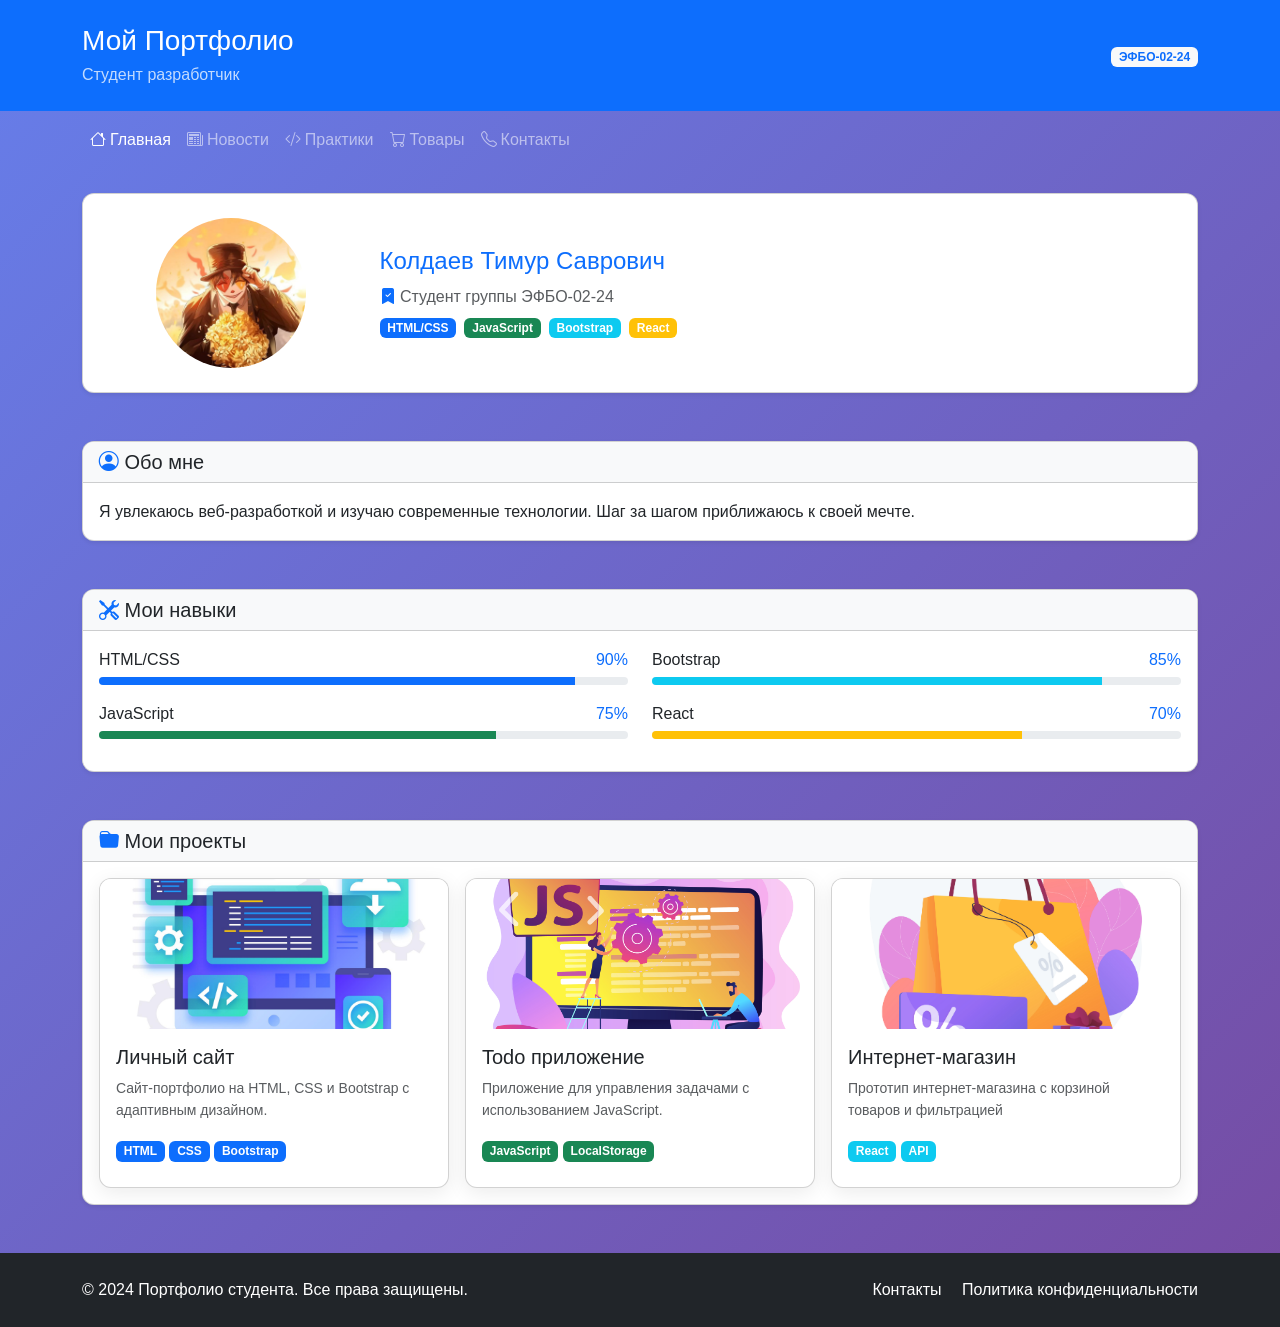
==== commit fafd7554: "bootstrap1" ====
--- a/index.html
+++ b/index.html
@@ -1,81 +1,234 @@
 <!DOCTYPE html>
 <html lang="ru">
-    <head>
-        <meta charset="UTF-8">
-        <meta name="viewport" content="width=device-width, initial-scale=1.0">
-        <title>Главная - Портфолио</title>
-        <link rel="stylesheet" href="style/styles.css">
-    </head>
-    <body>
-        <div class="page">
-            <header class="header">
-                <h1 class="header__title">Моё портфолио</h1>
-                 <button class="header__theme-toggle theme-toggle" id="themeToggle" aria-label="Переключить тему"><span class="theme-toggle__icon">🌙]</span></button>
-            </header>
-            <nav class="nav">
-                <ul class="nav__list">
-                    <li class="nav__item nav__item--active"><a class="nav__link" href="index.html">Главная</a></li>
-                    <li class="nav__item"><a class="nav__link" href="pages/news.html">Новости</a></li>
-                    <li class="nav__item"><a class="nav__link" href="pages/practices.html">Практики</a></li>
-                    <li class="nav__item"><a class="nav__link" href="pages/goods.html">Товары</a></li>
-                    <li class="nav__item"><a class="nav__link" href="pages/contacts.html">Контакты</a></li>
-                </ul>
-            </nav>
-            <main class="main">
-                <section class="profile">
-                    <div class="profile__card">
-                        <img class="profile__photo" src="images/photo.png" alt="Фото">
-                        <div class="profile__info">
-                            <h2 class="profile__name">Колдаев Тимур</h2>
-                            <p class="profile__group">ЭФБО-02-24</p>
+<head>
+    <meta charset="UTF-8">
+    <meta name="viewport" content="width=device-width, initial-scale=1.0">
+    <title>Главная - Портфолио</title>
+    <link href="https://cdn.jsdelivr.net/npm/bootstrap@5.3.2/dist/css/bootstrap.min.css" rel="stylesheet">
+    <link rel="stylesheet" href="https://cdn.jsdelivr.net/npm/bootstrap-icons@1.11.1/font/bootstrap-icons.css">
+    <link rel="stylesheet" href="style/styles.css">
+</head>
+<body class="bg-light">
+    <div class="container-fluid p-0">
+        <header class="bg-primary text-white py-4">
+            <div class="container">
+                <div class="row align-items-center">
+                    <div class="col">
+                        <h1 class="h3 mb-1">Мой Портфолио</h1>
+                        <p class="mb-0 opacity-75">Студент разработчик</p>
+                    </div>
+                    <div class="col-auto">
+                        <span class="badge bg-light text-primary">ЭФБО-02-24</span>
+                    </div>
+                </div>
+            </div>
+        </header>
+        <nav class="navbar navbar-expand-lg navbar-dark">
+            <div class="container">
+                <button class="navbar-toggler" type="button" data-bs-toggle="collapse" data-bs-target="#navbarNav">
+                    <span class="navbar-toggler-icon"></span>
+                </button>
+                <div class="collapse navbar-collapse" id="navbarNav">
+                    <ul class="navbar-nav">
+                        <li class="nav-item">
+                            <a class="nav-link active" href="index.html">
+                                <i class="bi bi-house me-1"></i>Главная
+                            </a>
+                        </li>
+                        <li class="nav-item">
+                            <a class="nav-link" href="pages/news.html">
+                                <i class="bi bi-newspaper me-1"></i>Новости
+                            </a>
+                        </li>
+                        <li class="nav-item">
+                            <a class="nav-link" href="pages/practices.html">
+                                <i class="bi bi-code-slash me-1"></i>Практики
+                            </a>
+                        </li>
+                        <li class="nav-item">
+                            <a class="nav-link" href="pages/goods.html">
+                                <i class="bi bi-cart me-1"></i>Товары
+                            </a>
+                        </li>
+                        <li class="nav-item">
+                            <a class="nav-link" href="pages/contacts.html">
+                                <i class="bi bi-telephone me-1"></i>Контакты
+                            </a>
+                        </li>
+                    </ul>
+                </div>
+            </div>
+        </nav>
+        <main class="container my-4">
+            <section class="mb-5">
+                <div class="card shadow-sm">
+                    <div class="card-body p-4">
+                        <div class="row align-items-center">
+                            <div class="col-md-3 text-center mb-3 mb-md-0">
+                                <img src="images/photo.png" alt="Фото студента" class="img-fluid rounded-circle" style="width: 150px; height: 150px; object-fit: cover;">
+                            </div>
+                            <div class="col-md-9">
+                                <h2 class="card-title h4 text-primary">Колдаев Тимур Саврович</h2>
+                                <p class="card-text text-muted mb-2">
+                                    <i class="bi bi-bookmark-check-fill text-primary"></i>
+                                    Студент группы ЭФБО-02-24
+                                </p>
+                                <div class="d-flex gap-2 flex-wrap">
+                                    <span class="badge bg-primary">HTML/CSS</span>
+                                    <span class="badge bg-success">JavaScript</span>
+                                    <span class="badge bg-info">Bootstrap</span>
+                                    <span class="badge bg-warning">React</span>
+                                </div>
+                            </div>
                         </div>
                     </div>
-                </section>
-                <section class="about">
-                    <h2 class="about__title">Обо мне</h2>
-                    <div class="about__content">
-                        <p class="about__text">
-                            Code.Sleep.Repeat.(И сессия где-то между).
+                </div>
+            </section>
+            <section class="mb-5">
+                <div class="card shadow-sm">
+                    <div class="card-header bg-light">
+                        <h3 class="card-title h5 mb-0">
+                            <i class="bi bi-person-circle text-primary"></i>
+                            Обо мне
+                        </h3>
+                    </div>
+                    <div class="card-body">
+                        <p class="card-text">
+                            Я увлекаюсь веб-разработкой и изучаю современные технологии. 
+                            Шаг за шагом приближаюсь к своей мечте.
                         </p>
-                        <p class="about__text">
-                            Книжный вампир(люблю почитать ночью).
-                        <p class="about__text">
-                            90% работы делаю в последние 10% времени до дедлайна. Это не прокрастинация,а оптимизация процессов.
-                        </p>
-                    </div>
-                </section>
-                <section class="skills">
-                    <h2 class="skills__title">Мои навыки</h2>
-                    <div class="skills__grid">
-                        <div class="skills__item skills__item--html">
-                            <span class="skills__item-name">HTML</span>
+                    </div>
+                </div>
+            </section>
+            <section class="mb-5">
+                <div class="card shadow-sm">
+                    <div class="card-header bg-light">
+                        <h3 class="card-title h5 mb-0">
+                            <i class="bi bi-tools text-primary"></i>
+                            Мои навыки
+                        </h3>
+                    </div>
+                    <div class="card-body">
+                        <div class="row">
+                            <div class="col-md-6">
+                                <div class="mb-3">
+                                    <div class="d-flex justify-content-between mb-1">
+                                        <span>HTML/CSS</span>
+                                        <span class="text-primary">90%</span>
+                                    </div>
+                                    <div class="progress" style="height: 8px;">
+                                        <div class="progress-bar bg-primary" style="width: 90%"></div>
+                                    </div>
+                                </div>
+                                <div class="mb-3">
+                                    <div class="d-flex justify-content-between mb-1">
+                                        <span>JavaScript</span>
+                                        <span class="text-primary">75%</span>
+                                    </div>
+                                    <div class="progress" style="height: 8px;">
+                                        <div class="progress-bar bg-success" style="width: 75%"></div>
+                                    </div>
+                                </div>
+                            </div>
+                            <div class="col-md-6">
+                                <div class="mb-3">
+                                    <div class="d-flex justify-content-between mb-1">
+                                        <span>Bootstrap</span>
+                                        <span class="text-primary">85%</span>
+                                    </div>
+                                    <div class="progress" style="height: 8px;">
+                                        <div class="progress-bar bg-info" style="width: 85%"></div>
+                                    </div>
+                                </div>
+                                <div class="mb-3">
+                                    <div class="d-flex justify-content-between mb-1">
+                                        <span>React</span>
+                                        <span class="text-primary">70%</span>
+                                    </div>
+                                    <div class="progress" style="height: 8px;">
+                                        <div class="progress-bar bg-warning" style="width: 70%"></div>
+                                    </div>
+                                </div>
+                            </div>
                         </div>
-                        <div class="skills__item skills__item--css">
-                            <span class="skills__item-name">CSS</span>
+                    </div>
+                </div>
+            </section>
+            <section class="mb-5">
+                <div class="card shadow-sm">
+                    <div class="card-header bg-light">
+                        <h3 class="card-title h5 mb-0">
+                            <i class="bi bi-folder-fill text-primary"></i>
+                            Мои проекты
+                        </h3>
+                    </div>
+                    <div class="card-body">
+                        <div class="row g-3">
+                            <div class="col-md-4">
+                                <div class="card h-100">
+                                    <img src="images/project1.jpg" class="card-img-top" alt="Личный сайт" style="height: 150px; object-fit: cover;">
+                                    <div class="card-body">
+                                        <h5 class="card-title">Личный сайт</h5>
+                                        <p class="card-text small text-muted">
+                                            Сайт-портфолио на HTML, CSS и Bootstrap с адаптивным дизайном.
+                                        </p>
+                                        <div class="mb-2">
+                                            <span class="badge bg-primary">HTML</span>
+                                            <span class="badge bg-primary">CSS</span>
+                                            <span class="badge bg-primary">Bootstrap</span>
+                                        </div>
+                                    </div>
+                                </div>
+                            </div>
+                            <div class="col-md-4">
+                                <div class="card h-100">
+                                    <img src="images/project2.jpg" class="card-img-top" alt="Todo приложение" style="height: 150px; object-fit: cover;">
+                                    <div class="card-body">
+                                        <h5 class="card-title">Todo приложение</h5>
+                                        <p class="card-text small text-muted">
+                                            Приложение для управления задачами с использованием JavaScript.
+                                        </p>
+                                        <div class="mb-2">
+                                            <span class="badge bg-success">JavaScript</span>
+                                            <span class="badge bg-success">LocalStorage</span>
+                                        </div>
+                                    </div>
+                                </div>
+                            </div>
+                            <div class="col-md-4">
+                                <div class="card h-100">
+                                    <img src="images/project3.jpg" class="card-img-top" alt="Интернет-магазин" style="height: 150px; object-fit: cover;">
+                                    <div class="card-body">
+                                        <h5 class="card-title">Интернет-магазин</h5>
+                                        <p class="card-text small text-muted">
+                                            Прототип интернет-магазина с корзиной товаров и фильтрацией
+                                        </p>
+                                        <div class="mb-2">
+                                            <span class="badge bg-info">React</span>
+                                            <span class="badge bg-info">API</span>
+                                        </div>
+                                    </div>
+                                </div>
+                            </div>
                         </div>
-                        <div class="skills__item skills__item--js">
-                            <span class="skills__item-name">JavaScript</span>
-                        </div>
-                    </div>
-                </section>
-                <section class="projects">
-                    <h2 class="projects__title">Проекты</h2>
-                    <div class="projects__grid">
-                        <div class="projects__card">
-                            <h3 class="projects__card-title">Личный сайт</h3>
-                            <p class="projects__card-desc">Сайт портфолио на HTML и CSS</p>
-                        </div>
-                        <div class="projects__card">
-                            <h3 class="projects__card-title">Todo приложение</h3>
-                            <p class="projects__card-desc">Простое приложение для задач</p>
-                        </div>
-                    </div>
-                </section>
-            </main>
-            <footer class="footer">
-                <p class="footer__text">&copy; 2025 Мой сайт</p>
-            </footer>
-        </div>
-        <script src="js/theme.js"></script>
-    </body>
+                    </div>
+                </div>
+            </section>
+        </main>
+        <footer class="bg-dark text-white py-4 mt-5">
+            <div class="container">
+                <div class="row align-items-center">
+                    <div class="col-md-6">
+                        <p class="mb-0">&copy; 2024 Портфолио студента. Все права защищены.</p>
+                    </div>
+                    <div class="col-md-6 text-md-end">
+                        <a href="pages/contacts.html" class="text-white text-decoration-none me-3">Контакты</a>
+                        <a href="#" class="text-white text-decoration-none">Политика конфиденциальности</a>
+                    </div>
+                </div>
+            </div>
+        </footer>
+    </div>
+    <script src="https://cdn.jsdelivr.net/npm/bootstrap@5.3.2/dist/js/bootstrap.bundle.min.js"></script>
+</body>
 </html>
